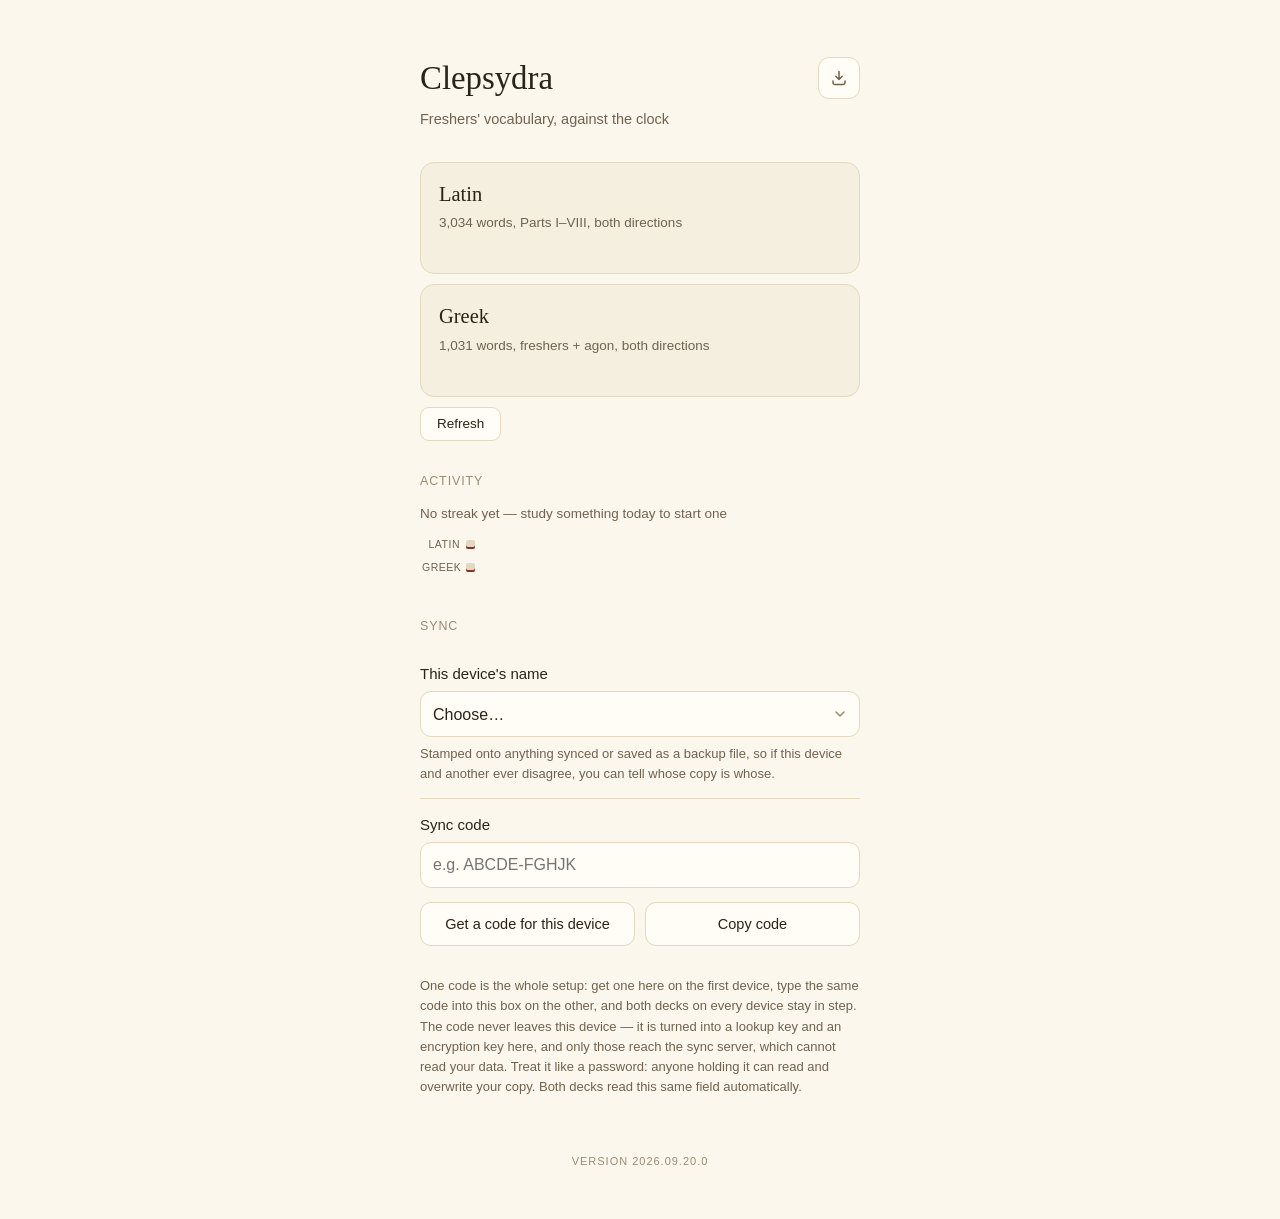
==== index.html @ d1de1942 "Publish build 2026.09.20.0" ====
<!DOCTYPE html>
<html lang="en" data-palette="vellum" data-theme="light">
<head>
<meta charset="utf-8">
<meta http-equiv="Content-Security-Policy" content="default-src 'none'; script-src 'unsafe-inline' 'self'; style-src 'unsafe-inline' 'self'; img-src 'self' data:; connect-src 'self' https://vocabula-sync.karsten-vun.workers.dev; base-uri 'none'; form-action 'none'">
<meta name="viewport" content="width=device-width, initial-scale=1, viewport-fit=cover, maximum-scale=1, user-scalable=no">
<meta name="apple-mobile-web-app-capable" content="yes">
<meta name="mobile-web-app-capable" content="yes">
<meta name="apple-mobile-web-app-status-bar-style" content="default">
<meta name="apple-mobile-web-app-title" content="Clepsydra">
<meta name="theme-color" content="#fbf7ec">
<link rel="apple-touch-icon" href="icon-180.png">
<link rel="icon" href="icon-180.png">
<title>Clepsydra</title>
<link rel="stylesheet" href="palettes.css?v=2026.09.20.0">
<!-- Phase 2 (PHASE2_PLAN.md §2.1): the deck list itself, read by the script
     below instead of a hand-written DECKS array. 'self' added to script-src
     above for this -- the old 'unsafe-inline'-only policy blocks a real
     src= script load, same class of gap as the connect-src CSP bug found
     2026-08-16 (that one silently killed fetch(), this one would have
     silently killed the entire page: REGISTRY undefined, every script below
     throwing on first reference).

     Two more pre-existing CSP gaps found live while testing this change,
     fixed in the same line since both were sitting right here: `img-src
     'self'` (no `data:`) was silently blocking the <select> arrow's inline
     SVG background-image everywhere on this page, and `connect-src` never
     included `'self'`, so the version-link self-correction fetch() a few
     screens down (`fetch('deck.html')`) has likely never actually run --
     the version text you see has only ever been the hardcoded fallback,
     manually kept in step. Neither is new; both were just never caught
     because nothing before this session read this page's own console. -->
<script src="decks/registry.js?v=2026.09.20.0"></script>
<!-- shared.js and palettes.css carry ?v=<BUILD> from 2026.08.20.3, and the
     number must be bumped with BUILD (sec95c pins that it matches).
     Why: these two are the only files both pages load by a fixed name, and a
     browser keys its cache on the whole URL. Without the query, a returning
     visitor gets the NEW deck.html against a cached OLD shared.js -- which is
     not a cosmetic problem: 2026.08.20.2 moved avgMsPerRating() into
     shared.js and renderCounts() calls it unguarded on every card, so the
     study screen threw ReferenceError on the first word. Reproduced in the
     in-app browser the same day (transferSize:0 on shared.js, currentStreak
     defined, avgMsPerRating not). The query makes each build's pair a
     distinct URL, so the two can never be mismatched again. -->
<script src="shared.js?v=2026.09.20.0"></script>
<script>
// The launcher's own chrome is always Vellum (fixed, not switchable -- see the
// :root comment below); only light/dark follows the system. Stamped on <html>
// before first paint so palettes.css supplies every variable from the start.
(function(){
  var mq=window.matchMedia&&matchMedia('(prefers-color-scheme: dark)');
  var set=function(){ document.documentElement.dataset.theme=(mq&&mq.matches)?'dark':'light'; };
  set(); if(mq&&mq.addEventListener) mq.addEventListener('change',set);
})();
</script>
<style>
/* Hidden means hidden (2026.09.14.0) -- the same rule as deck.html, for the
   same reason: the browser's own rule for the hidden attribute sits at the
   bottom of the cascade, so any display: set below would beat it. deck.html's
   tie bar was drawn on every screen for a week that way. #fDeviceOther is
   the one element this page shows and hides with the attribute. */
[hidden]{display:none!important}
:root{
  --serif:"Palatino","Palatino Linotype","Book Antiqua",Georgia,serif;
  --sans:-apple-system,BlinkMacSystemFont,"SF Pro Text","Helvetica Neue",Arial,sans-serif;
  /* Vellum, the launcher's own chrome colour -- fixed here, not switchable.
     Every colour variable (--bg/--panel/--ink/--coral/--again/--good/...) comes
     from palettes.css via the data-palette="vellum" + data-theme stamped on
     <html> above -- the SAME file the decks read, so this page can never again
     fall out of step with the palette list (it did, 2026-08-16: a hand-copied
     table here lacked the five newest palettes and still carried two retired
     ones, so a deck on Steel or Rubric got a Vellum border, and the retention-
     coloured strip mixed an undefined --again into transparency). The palette
     machinery is used here for exactly one other thing: reading each deck's
     own --coral off a throwaway scoped probe element (paletteAccent() in the
     script), so that deck's nav card can wear its own accent as a border. The
     strip's own colours stay the launcher's vellum, deliberately (2026-08-16,
     scaled back from a per-deck-themed card after it read as cluttered). */
}
/* Today's numbers, inside that deck's own nav card -- replaces the 35-day
   dot-strip that used to live here (2026-08-16, his direct ask: the history
   view is secondary, per-day stats for the deck in front of him matter more).
   One line, no box of its own, same muted small-text idiom as .d above. */
.todayStats{margin-top:8px;font-size:12.5px;color:var(--muted);min-height:1.3em}
*{box-sizing:border-box;-webkit-tap-highlight-color:transparent}
html,body{margin:0;padding:0;background:var(--bg)}
body{
  color:var(--ink); font-family:var(--sans); font-size:16px; line-height:1.6;
  -webkit-font-smoothing:antialiased; -webkit-text-size-adjust:100%;
  padding:calc(52px + env(safe-area-inset-top)) 20px calc(40px + env(safe-area-inset-bottom));
  max-width:30rem; margin:0 auto;
}
h1{font-family:var(--serif);font-weight:400;font-size:2.05rem;margin:0 0 4px}
.sub{color:var(--muted);font-size:14.5px;margin:0 0 30px}

/* ---------- nav cards, same visual language as the decks' own .dir cards ---------- */
a.card{display:block;text-decoration:none;color:inherit;background:var(--panel);
  border:1px solid var(--line);border-radius:14px;padding:15px 18px;margin-bottom:10px}
a.card:active{border-color:var(--coral);background:var(--accent-soft)}
a.card .t{font-family:var(--serif);font-size:1.28rem;margin-bottom:2px}
a.card .d{color:var(--muted);font-size:13.5px}

/* ---------- section labels, same idiom as the decks' .sect h2 ---------- */
.sect{margin-top:30px}
.sect h2{font-size:12.5px;font-weight:500;color:var(--faint);text-transform:uppercase;
  letter-spacing:.07em;margin:0 0 12px}

/* ---------- fields, identical component language to each deck's own Settings ---------- */
.field{padding:14px 0;border-bottom:1px solid var(--line)}
.field:last-child{border-bottom:none}
.field label{display:block;font-size:15px;margin-bottom:5px}
.field .fh{font-size:13px;color:var(--muted);line-height:1.55;margin-top:7px}
.field input[type=text],.field input[type=password],.field select{
  width:100%;height:46px;border:1px solid var(--line);border-radius:11px;padding:0 12px;
  font-size:16px;background:var(--raise);color:var(--ink);font-family:inherit}
.field select{-webkit-appearance:none;appearance:none;
  background-image:url('data:image/svg+xml;utf8,<svg xmlns="http://www.w3.org/2000/svg" width="10" height="6"><path d="M1 1l4 4 4-4" fill="none" stroke="%23988c75" stroke-width="1.5" stroke-linecap="round" stroke-linejoin="round"/></svg>');
  background-repeat:no-repeat;background-position:right 14px center;padding-right:32px}
.field #fDeviceOther{margin-top:10px}
.savedTag{display:inline-flex;align-items:center;gap:5px;font-size:12.5px;color:var(--good);
  margin-left:8px;opacity:0;transition:opacity .25s ease}
.savedTag.on{opacity:1}

/* ---------- Export all (2026-08-21, his ask -- Riverbank's launcher feature,
   re-plumbed for this page's async storage). The glyph is this page's own:
   an arrow settling into an open tray, drawn in the select-arrow's stroke
   style (1.5px, round caps, currentColor) rather than Riverbank's heavy
   unicode arrow, which sat oddly against everything else here. Beside the
   h1, so saving backups reads as an app-level act, not one deck's. ---------- */
.h1Row{display:flex;align-items:center;justify-content:space-between;gap:12px;margin:0 0 4px}
.h1Row h1{margin-bottom:0}
.exportBtn{flex:0 0 auto;width:42px;height:42px;display:flex;align-items:center;justify-content:center;
  border:1px solid var(--line);border-radius:11px;background:var(--raise);color:var(--muted);cursor:pointer;padding:0}
.exportBtn:active{border-color:var(--coral);background:var(--accent-soft);color:var(--ink)}
.exportBtn:disabled{opacity:.5;cursor:default}
.exportNote{font-size:12.5px;color:var(--muted);margin:2px 0 0;min-height:0}
.exportNote:empty{margin:0}
.exportNote.bad{color:var(--coral)}

/* ---------- version line, same idiom as the decks' own .build ---------- */
.verlink{display:block;text-align:center;margin:34px 0 0;padding:8px;font-size:11px;
  letter-spacing:.09em;text-transform:uppercase;color:var(--faint);text-decoration:none}
.verlink:active{color:var(--coral)}

/* ---------- sync code row: the code field's action buttons + status line ---------- */
.pairRow{display:flex;gap:10px;margin-top:10px}
.pairBtn{flex:1;min-height:44px;border:1px solid var(--line);border-radius:11px;background:var(--raise);
  color:var(--ink);font-size:14.5px;font-family:inherit;cursor:pointer;padding:8px 10px;line-height:1.25}
.pairBtn:active{border-color:var(--coral);background:var(--accent-soft)}
.pairPanel{margin-top:12px;padding:14px;border:1px solid var(--line);border-radius:11px;background:var(--raise)}
.pairPanel textarea{width:100%;border:1px solid var(--line);border-radius:9px;
  padding:8px 10px;font-size:12.5px;font-family:ui-monospace,Menlo,monospace;color:var(--muted);
  background:var(--panel);resize:vertical;word-break:break-all}
.pairStatus{font-size:13px;color:var(--good);margin-top:10px;min-height:1em}
.pairStatus.bad{color:var(--coral)}

/* ---------- manual force-refresh of the two cards above, straight off the
   sync server -- see the big comment block near renderDeckProgress() below
   for why this exists at all. Small and secondary by design: the automatic
   check already runs on every load, this is only for "no, right now". ---------- */
.refreshRow{display:flex;align-items:center;gap:12px;margin:2px 0 26px}
.refreshBtn{height:34px;padding:0 16px;border:1px solid var(--line);border-radius:9px;
  background:var(--raise);color:var(--ink);font-size:13.5px;font-family:inherit;cursor:pointer}
.refreshBtn:active{border-color:var(--coral);background:var(--accent-soft)}
.refreshBtn:disabled{opacity:.5;cursor:default}
.refreshStatus{font-size:12.5px;color:var(--muted)}
.refreshStatus.bad{color:var(--coral)}

/* ---------- Phase 2 (PHASE2_PLAN.md §2.2): cross-deck dashboard. Read-only
   throughout, same guarantee as the per-card strips above -- everything here
   only ever reads state[KEY], nothing is written back to any deck. ---------- */
.streakLine{font-size:13.5px;color:var(--muted);margin-bottom:10px;min-height:1.4em}
/* One shared horizontal scroll for every visible deck's row, so scrolling is
   a single action across all of them at once (PLATFORM_PLAN.md §6a) rather
   than N independently-scrolling strips that drift out of alignment. */
.calAllScroll{overflow-x:auto;-webkit-overflow-scrolling:touch;padding:2px 2px 10px}
.calDeckRow{display:flex;align-items:center;gap:6px;margin-bottom:6px}
.calDeckRow:last-child{margin-bottom:0}
.calDeckRow .lbl{flex:0 0 auto;width:38px;font-size:10.5px;color:var(--muted);
  text-transform:uppercase;letter-spacing:.05em;text-align:right}
.calDeckRow .dots{display:flex;gap:2px}
.calDot{width:9px;height:9px;border-radius:2px;background:var(--line);flex:0 0 auto}
.calDot.today{box-shadow:inset 0 -2px 0 var(--coral)}
</style>
</head>
<body>
<div class="h1Row">
  <h1>Clepsydra</h1>
  <button type="button" id="btnExportAll" class="exportBtn" aria-label="Save a backup file of every deck">
    <svg width="18" height="18" viewBox="0 0 18 18" aria-hidden="true">
      <path d="M9 2.5v8M5.8 7.3L9 10.5l3.2-3.2" fill="none" stroke="currentColor" stroke-width="1.5" stroke-linecap="round" stroke-linejoin="round"/>
      <path d="M3 12v1.8A1.7 1.7 0 0 0 4.7 15.5h8.6a1.7 1.7 0 0 0 1.7-1.7V12" fill="none" stroke="currentColor" stroke-width="1.5" stroke-linecap="round" stroke-linejoin="round"/>
    </svg>
  </button>
</div>
<p class="sub">Freshers' vocabulary, against the clock</p>
<p class="exportNote" id="exportNote"></p>

<div id="deckCards"></div>
<div class="refreshRow">
  <button type="button" id="btnRefreshCards" class="refreshBtn">Refresh</button>
  <span class="refreshStatus" id="refreshStatus"></span>
</div>
<div class="sect">
  <h2>Activity</h2>
  <div class="streakLine" id="streakLine"></div>
  <div class="calAllScroll" id="calAllScroll"></div>
</div>
<div class="sect">
  <h2>Sync</h2>
  <div class="field">
    <label for="fDevice">This device's name</label>
    <select id="fDevice">
      <option value="" disabled hidden>Choose…</option>
      <option value="Mac">Mac</option>
      <option value="Mac Web">Mac Web</option>
      <option value="iPhone">iPhone</option>
      <option value="iPhone Web">iPhone Web</option>
      <option value="other">Other…</option>
    </select>
    <input type="text" id="fDeviceOther" placeholder="Device name" autocapitalize="words" autocorrect="off" spellcheck="false" hidden>
    <div class="fh">Stamped onto anything synced or saved as a backup file, so if this device and another ever disagree, you can tell whose copy is whose.</div>
  </div>
  <div class="field">
    <label for="fSyncCode">Sync code <span class="savedTag" id="savedCode">✓ saved</span></label>
    <input type="text" id="fSyncCode" placeholder="e.g. ABCDE-FGHJK" autocapitalize="characters" autocorrect="off" spellcheck="false" autocomplete="off">
    <div class="pairRow" style="margin-top:14px">
      <button type="button" id="btnNewCode" class="pairBtn">Get a code for this device</button>
      <button type="button" id="btnCopyCode" class="pairBtn">Copy code</button>
    </div>
    <div class="pairStatus" id="pairStatus"></div>
    <div class="fh">One code is the whole setup: get one here on the first device, type the same code
      into this box on the other, and both decks on every device stay in step. The code never leaves
      this device — it is turned into a lookup key and an encryption key here, and only those reach
      the sync server, which cannot read your data. Treat it like a password: anyone holding it can
      read and overwrite your copy. Both decks read this same field automatically.</div>
  </div>
</div>

<a class="verlink" id="verLink" href="deck.html?deck=latin#changelog">Version 2026.09.20.0</a>

<script>
// ---------- shared sync settings: the ONE place the sync code and this device's
// name live, read by both decks (deck.html's loadSyncShared()) and this page.
// The code is never copied into a deck's own state, so it can never end up in
// a payload or an export. The old gist key (clepsydra.gist.v1) is read once for
// its device name and then removed -- it held a token nothing needs any more.
const SYNC_SHARED_KEY='clepsydra.sync.v1';
const LEGACY_GIST_SHARED_KEY='clepsydra.gist.v1';
const SYNC_ENDPOINT='https://vocabula-sync.karsten-vun.workers.dev';
const SYNC_MAX_BYTES=20*1024*1024;   // mirrors deck.html's own cap -- matches the Worker's, KV values top out at 25 MiB
const SYNC_KEEPALIVE_MAX=60*1024;    // mirrors deck.html's own -- a keepalive fetch over ~64KiB is a spec-level network error, not just a dropped flag
const $=id=>document.getElementById(id);
function loadShared(){
  let cur={};
  try{ cur=JSON.parse(localStorage.getItem(SYNC_SHARED_KEY))||{}; }catch(e){}
  if(cur&&typeof cur==='object'&&Object.prototype.hasOwnProperty.call(cur,'__proto__')) delete cur['__proto__'];
  // installId (2026.08.19.5): one permanent random id per copy of the app,
  // minted by whichever page reads the shared blob first and never changed --
  // same rule and same alphabet as deck.html's randomInstallId(). Stamped on
  // the launcher's own push as `from` so the sync Worker can tell installs
  // apart (it keeps a spare copy only when a different install takes over).
  const out={syncCode:(typeof cur.syncCode==='string')?cur.syncCode:'', deviceName:(typeof cur.deviceName==='string')?cur.deviceName:'',
             installId:(typeof cur.installId==='string'&&/^[a-z0-9]{8}$/.test(cur.installId))?cur.installId:''};
  let changed=false;
  try{
    const legacy=localStorage.getItem(LEGACY_GIST_SHARED_KEY);
    if(legacy){
      try{ const g=JSON.parse(legacy); if(g&&typeof g.deviceName==='string'&&!out.deviceName) out.deviceName=g.deviceName; }catch(e){}
      localStorage.removeItem(LEGACY_GIST_SHARED_KEY);
      changed=true;
    }
  }catch(e){}
  if(!out.installId){ out.installId=randomInstallId(); changed=true; }
  if(changed) saveShared(out);
  return out;
}
function randomInstallId(){
  const chars='abcdefghijklmnopqrstuvwxyz0123456789';
  const bytes=crypto.getRandomValues(new Uint8Array(8));
  let s=''; for(let i=0;i<8;i++) s+=chars[bytes[i]%chars.length];
  return s;
}
// Writes back on top of whatever the blob already holds. It used to rebuild
// the blob from {syncCode, deviceName} alone and so silently dropped the
// extraction key deck.html keeps in the same blob every time a name or a new
// code was saved here (found 2026-08-19, fixed with the installId work --
// deck.html's saveSyncShared() now spreads the current object the same way).
function saveShared(patch){
  let cur={};
  try{ cur=JSON.parse(localStorage.getItem(SYNC_SHARED_KEY))||{}; }catch(e){}
  if(cur&&typeof cur==='object'&&Object.prototype.hasOwnProperty.call(cur,'__proto__')) delete cur['__proto__'];
  const next=Object.assign({syncCode:'',deviceName:''},cur,patch);
  try{ localStorage.setItem(SYNC_SHARED_KEY, JSON.stringify(Object.assign({},next,{syncCode:next.syncCode||'',deviceName:next.deviceName||''}))); }catch(e){}
  return next;
}
function flash(id){
  const el=$(id);
  el.classList.add('on');
  clearTimeout(el._t);
  el._t=setTimeout(()=>el.classList.remove('on'),1600);
}
// Presets cover the devices actually in use; "Other…" reveals a free-text
// field for anything else, so the dropdown never blocks an unlisted device.
const DEVICE_PRESETS=['Mac','Mac Web','iPhone','iPhone Web'];
function applyDeviceName(name){
  if(DEVICE_PRESETS.includes(name)){
    $('fDevice').value=name; $('fDeviceOther').hidden=true; $('fDeviceOther').value='';
  }else if(name){
    $('fDevice').value='other'; $('fDeviceOther').hidden=false; $('fDeviceOther').value=name;
  }else{
    $('fDevice').value=''; $('fDeviceOther').hidden=true; $('fDeviceOther').value='';
  }
}
(function init(){
  const s=loadShared();
  applyDeviceName(s.deviceName||'');
  $('fSyncCode').value=s.syncCode||'';
})();
$('fDevice').addEventListener('change',e=>{
  const v=e.target.value;
  if(v==='other'){
    $('fDeviceOther').hidden=false; $('fDeviceOther').focus();
    saveShared({deviceName:$('fDeviceOther').value.trim()});
  }else{
    $('fDeviceOther').hidden=true; $('fDeviceOther').value='';
    saveShared({deviceName:v});
  }
});
$('fDeviceOther').addEventListener('change',e=>{ saveShared({deviceName:e.target.value.trim()}); });

// ---------- the sync code itself. Same helpers as deck.html's, kept
// deliberately tiny and identical: a readable 10-character code with no
// 0/O/1/I, normalised on input (case, spaces, optional dash), rejected rather
// than guessed when it isn't one. Changing an existing code asks first --
// this device stops syncing with anything still on the old one -- and Cancel
// is a genuine no-op. What the DECKS do about a changed code (look at what the
// new slot holds before pushing anything) is decided there, on their next
// load, from this same field.
function randomSyncCode(){
  const chars='ABCDEFGHJKLMNPQRSTUVWXYZ23456789';
  const bytes=crypto.getRandomValues(new Uint8Array(10));
  let s=''; for(let i=0;i<10;i++){ s+=chars[bytes[i]%chars.length]; if(i===4) s+='-'; }
  return s;
}
function normaliseSyncCode(raw){
  const s=String(raw||'').toUpperCase().replace(/[^A-Z2-9]/g,'');
  if(s.length!==10||/[01IO]/.test(s)) return null;
  return s.slice(0,5)+'-'+s.slice(5);
}
function pairStatus(msg,bad){
  const el=$('pairStatus');
  el.textContent=msg||'';
  el.classList.toggle('bad',!!bad);
}
function replaceMessage(){
  return 'This device already has a sync code set up.\n\n'+
    'OK = replace it with the new one. This device will stop syncing with anything still on the old code; '+
    'each deck looks at what the new code holds before it pushes anything.\n'+
    'Cancel = keep the code this device already has.';
}
// Distinct from replaceMessage() above, and used only by btnNewCode(): that
// button now pushes both decks' local copies immediately (see
// pushDeckFromLauncher()), unlike typing an existing code into the field
// above, which still only ever defers to each deck's own reconcile-first
// check on its next load. Sharing one message between the two would either
// overclaim what typing a code in does, or underclaim what generating one now
// does -- worth the extra function to keep both honest.
function replaceAndPushMessage(){
  return 'This device already has a sync code set up.\n\n'+
    'OK = replace it with a new one and push what’s on this device up to it right now. '+
    'This device will stop syncing with anything still on the old code.\n'+
    'Cancel = keep the code this device already has.';
}
$('fSyncCode').addEventListener('change',e=>{
  const raw=e.target.value, cur=loadShared().syncCode;
  if(!raw.trim()){
    if(cur&&confirm('Switch sync off on this device? Nothing is deleted anywhere; the other devices keep going. You can type the same code back in later.')){
      saveShared({syncCode:''}); pairStatus('Sync switched off on this device.');
    } else e.target.value=cur;
    return;
  }
  const code=normaliseSyncCode(raw);
  if(!code){ pairStatus('That doesn’t look like a sync code — it is ten letters/digits, like ABCDE-FGHJK.',true); e.target.value=cur; return; }
  if(code===cur){ e.target.value=cur; return; }
  if(cur&&!confirm(replaceMessage())){ e.target.value=cur; pairStatus('Left as it was.'); return; }
  saveShared({syncCode:code}); e.target.value=code; flash('savedCode');
  pairStatus('Code saved — open a deck and it will pick up whatever this code holds.');
  renderAll(); checkSync(true);
});
// Pushes both decks' current local copies up under the fresh code, rather
// than just minting it and hoping the owner remembers to open a deck
// afterward -- see pushDeckFromLauncher()'s own comment for why that hope was
// exactly the gap. The field and both buttons stay disabled for the round
// trip: the old version showed a green "✓ saved" tag and a plain, calmly-
// sitting code the instant it was minted, which read as "done" well before
// anything had reached the server -- copy it and switch devices in that gap
// and the other end found nothing under the code at all, not a stale copy
// (FINALISATION_PLAN.md §5.2). Disabling the controls can't stop a tab close,
// but it does make "not done yet" impossible to miss, and makes copying the
// code out mid-push a deliberate act rather than the easy default.
let newCodeBusy=false;
$('btnNewCode').addEventListener('click',async()=>{
  if(newCodeBusy) return;
  const cur=loadShared().syncCode;
  if(cur&&!confirm(replaceAndPushMessage())){ pairStatus('Left as it was.'); return; }
  const code=randomSyncCode();
  saveShared({syncCode:code}); $('fSyncCode').value=code;
  newCodeBusy=true;
  const btnNew=$('btnNewCode'), btnCopy=$('btnCopyCode'), field=$('fSyncCode');
  btnNew.disabled=true; btnCopy.disabled=true; field.disabled=true;
  btnNew.textContent='Saving…';
  pairStatus('Saving to the sync server — don’t switch devices yet…');
  try{
    if(!dbPromise) dbPromise=openDeckDb();
    const db=await dbPromise;
    const deviceName=loadShared().deviceName||'';
    const results=await Promise.allSettled(DECKS.map(d=>pushDeckFromLauncher(db,code,d,deviceName)));
    const outcomes=results.map((r,i)=>r.status==='fulfilled'?r.value:{id:DECKS[i].id,ok:false,error:(r.reason&&r.reason.message)||String(r.reason)});
    const pushed=outcomes.filter(o=>o.ok);
    const failed=outcomes.filter(o=>o.ok===false&&!o.skipped);
    const skipped=outcomes.filter(o=>o.skipped);
    if(failed.length){
      pairStatus('Pushed '+pushed.length+' of '+(outcomes.length-skipped.length)+' — '+
        failed.map(o=>o.id+' failed ('+o.error+')').join('; ')+
        '. Try again before switching devices.',true);
    } else if(!pushed.length){
      pairStatus('No deck has been opened on this device yet, so there was nothing local to push. '+
        'Open Latin or Greek here first — it will push its own copy up on its own.');
    } else {
      flash('savedCode');
      pairStatus('New code saved and pushed'+(skipped.length?' ('+skipped.map(o=>o.id).join(', ')+' skipped — never opened here)':'')+
        ' — safe to type into the other device now.');
    }
    await renderAll();
  } finally {
    newCodeBusy=false;
    btnNew.disabled=false; btnCopy.disabled=false; field.disabled=false;
    btnNew.textContent='Get a code for this device';
  }
});
$('btnCopyCode').addEventListener('click', async ()=>{
  const code=loadShared().syncCode;
  if(!code){ pairStatus('No code on this device yet — get one first.',true); return; }
  try{ await navigator.clipboard.writeText(code); pairStatus('Copied — type or paste it into the other device.'); return; }catch(e){}
  // navigator.clipboard.writeText can silently reject with no error a user
  // ever sees, notably inside an installed (Add to Home Screen/Dock)
  // standalone PWA on iOS -- exactly how this app is normally run. The
  // older, synchronous execCommand path doesn't depend on the async
  // Permissions API at all, so it's tried here as a second real attempt.
  const el=$('fSyncCode'); el.focus(); el.select();
  try{ if(document.execCommand('copy')){ pairStatus('Copied.'); return; } }catch(e){}
  pairStatus('Couldn’t copy automatically — the code above is selected; copy it by hand.',true);
});

// ---------- version line: the text above is a hardcoded fallback (kept in step
// by hand, same discipline as the rest of a BUILD bump) so it's never blank --
// this then confirms/corrects it live against deck.html's own const BUILD, so
// a forgotten hand-edit here can't go stale silently. ----------
fetch('deck.html',{cache:'no-store'}).then(r=>r.text()).then(text=>{
  const m=text.match(/const BUILD='([^']+)'/);
  if(m) $('verLink').textContent='Version '+m[1];
}).catch(()=>{ /* offline or blocked -- the hardcoded fallback above stands */ });

// ============================================================
// Per-deck card content: today's stats, one line, inside that deck's own
// nav card. READ-ONLY throughout -- everything below only ever reads a
// deck's stores, never writes them. This page cannot alter either deck's
// real state. The maths (dayKey/heatCellBg/etc.) is copied verbatim from
// deck.html, with S.settings.* turned into explicit parameters since this
// page holds two decks' state at once, not one global S.
//
// Where a deck's state lives (Phase 1 step 3, 2026-08-16): IndexedDB
// `vocabula`, store `state`, key = the deck's KEY -- everything but the review
// log, which is all this page needs (days + settings + palette/theme/summary).
// The pre-cutover copies (IndexedDB `kv` blob, localStorage full blob) are
// read as fallbacks so a device that has not opened a deck since the cutover
// still shows something. Palette/theme for the card border come from the
// tiny boot record in localStorage (KEY.boot) synchronously, so the border
// is right on the very first frame; everything else fills in as soon as
// IndexedDB answers.
//
// This card's own content has been redesigned twice on the same day
// (2026-08-16) and both times the record of what was tried and rejected is
// worth keeping so a future session doesn't re-walk the same ground:
//   1. Original: a two-line card (35-day dot-strip + four stat chips, all
//      re-themed to that deck's own saved palette) -- cut for reading as
//      cluttered (PLATFORM_PLAN.md §6b).
//   2. Scaled back to one line, a plain 35-day dot-strip, no numbers, in the
//      launcher's own fixed vellum.
//   3. **This version**: even the dot-strip is gone from the card. His own
//      direct ask -- history-over-time is secondary, what matters on this
//      page is today's numbers for the deck in front of him. The 35-day (and
//      full-history) view didn't disappear, it moved to its own "Activity"
//      section below the cards, shared across both decks on one axis -- see
//      that section's own comment further down. The card itself now shows
//      only: the existing "what to do now" line (summaryLine(), unchanged)
//      and a new one-line today readout (renderTodayStats(), below).
// The deck's saved palette still shows up on the card, just as its border
// only -- paletteAccent() below pulls one colour (--coral) off a throwaway
// scoped probe element (palettes.css being the single source of truth).
// ============================================================
const HOUR=3600000, DAY=86400000;
const dayKey=(ts,roll)=>Math.floor((ts-new Date(ts).getTimezoneOffset()*60000-roll*HOUR)/DAY);
// Phase 2 (PHASE2_PLAN.md §2.1): DECKS now derives from REGISTRY (decks/
// registry.js) instead of being hand-written here -- a deck added to the
// registry shows up on the launcher with no index.html edit. Archived decks
// (D3) are filtered out: hidden from the launcher, not deleted -- their
// storage/sync slot is untouched and they stay reachable by a direct
// deck.html?deck=<id> URL or a pinned icon.
// Phase 4 (PHASE3_4_HANDOFF.md §2): mergeRegistry (shared.js) folds in any
// device-created decks (localStorage, USER_DECKS_KEY) alongside the static
// REGISTRY -- a triaged deck shows up on the launcher with no further
// wiring, same as the static rows always have.
function loadUserDecks(){
  try{ const v=JSON.parse(localStorage.getItem(USER_DECKS_KEY)); return Array.isArray(v)?v:[]; }
  catch(e){ return []; }
}
const DECKS=mergeRegistry(REGISTRY,loadUserDecks()).filter(d=>!d.archived).map(d=>({
  id:d.id, key:d.key, title:d.title, blurb:d.blurb,
  card:'card'+d.id, today:'today'+d.id
}));
function esc(s){ return String(s==null?'':s).replace(/[&<>"']/g,c=>({'&':'&amp;','<':'&lt;','>':'&gt;','"':'&quot;',"'":'&#39;'}[c])); }
// Renders the deck nav cards from DECKS -- replaces two hand-written
// <a class="card"> blocks. Must run before renderAll(), which looks up
// each card/today/sub element by id.
function renderDeckCards(){
  $('deckCards').innerHTML=DECKS.map(d=>
    '<a class="card" href="deck.html?deck='+esc(d.id)+'" id="'+d.card+'">'+
      '<div class="t">'+esc(d.title)+'</div>'+
      '<div class="d" id="'+d.card+'Sub">'+esc(d.blurb)+'</div>'+
      '<div class="todayStats" id="'+d.today+'"></div>'+
    '</a>'
  ).join('');
}


// One colour, read off palettes.css via a throwaway scoped element rather
// than a hand-copied hex table -- keeps the CSS the only place these values
// are ever written down. display:none would risk an unresolved computed
// style in some engines since it drops the box entirely; visibility:hidden
// keeps the box (zero-sized, off-flow) so the custom property still resolves.
// An unknown palette name simply inherits the launcher's own vellum accent.
function paletteAccent(palette,theme){
  const probe=document.createElement('div');
  probe.style.cssText='position:absolute;visibility:hidden;width:0;height:0;overflow:hidden';
  probe.dataset.palette=palette; probe.dataset.theme=theme;
  document.body.appendChild(probe);
  const c=getComputedStyle(probe).getPropertyValue('--coral').trim();
  probe.remove();
  return c;
}
function resolveTheme(theme){
  if(theme==='auto') return (window.matchMedia&&matchMedia('(prefers-color-scheme: dark)').matches)?'dark':'light';
  return theme==='dark'?'dark':'light';
}
function paintBorder(cardId,palette,theme){
  const c=paletteAccent(palette||'vellum',resolveTheme(theme));
  if(c) $(cardId).style.borderColor=c;
}
// "What to do now" (PHASE2_PLAN.md §2.3/§2.2): reads a deck's own
// S.summary, written by that deck on every save() and once at boot. A
// device that has never opened this deck since the build carrying §2.3
// shipped has no summary yet -- renderDeckCards()'s static blurb stands
// until it does, same "never blank, degrade to the fallback" idiom as the
// version link at the foot of this page.
function relDay(day,todayKey){
  const diff=todayKey-day;
  if(diff<=0) return null;                 // today, or (clock skew) the future -- say nothing extra
  return diff===1?'yesterday':(diff+' days ago');
}
function summaryLine(data,rollover){
  if(!data||!data.summary) return null;
  const sum=data.summary;
  const d=dayKey(Date.now(),rollover);
  const n=(sum.due|0)+(sum.learn|0)+(sum.intro|0);
  const base=n?(n+' word'+(n===1?'':'s')+' ready'):'Nothing due right now';
  const rel=relDay(sum.day,d);
  return rel?(base+' · as of '+rel):base;
}
// Compact duration text -- "0m" / "<1m" / "6m" / "1h 12m". Rounds to the
// minute; nothing on a launcher card needs second-level precision. Exact zero
// is its own case: "<1m" for a day with no study at all claims a few seconds
// that never happened, and it read especially oddly next to a done-count of
// nothing. "<1m" now means what it says -- some study, under a minute of it.
function fmtDuration(ms){
  if(!(ms>0)) return '0m';
  const mins=Math.round(ms/60000);
  if(mins<1) return '<1m';
  if(mins<60) return mins+'m';
  return Math.floor(mins/60)+'h '+(mins%60)+'m';
}
// avgMsPerRating() moved to shared.js (2026-08-20) so deck.html's own
// top-bar time estimate reads the exact same number, not a second
// implementation that could drift from this one.
// Today's numbers for one deck (his 2026-08-16 ask, replacing the 35-day
// dot-strip that used to render here -- see the section comment above).
// "Due" is deliberately the narrow FSRS sense (S.summary.due alone,
// genuinely-scheduled reviews) rather than the broader due+learn+intro
// "ready" total the .d line above already shows -- a distinct, useful
// number, not a restatement. Time spent comes straight from today's day
// record; the "~Nm to go" projection (spent + avg-ms/rating × words still
// ready) only appears once there's enough trailing data to make it more
// than a guess, and only when there's anything left to project.
// `done` is read from today's own day record, NOT from summary.doneToday
// (2026-08-17). The summary is a snapshot stamped when that deck last saved,
// which is why summaryLine() above discloses "as of yesterday" when it is
// stale -- but this line took doneToday from that same stale snapshot while
// taking the time beside it from today's live day record. A deck last opened
// yesterday therefore read "12 due · 143 done · 0m": yesterday's review count
// presented as today's, next to today's true zero minutes, the two halves of
// one sentence disagreeing about which day they meant. days[] is keyed by
// day, so reading it directly cannot misattribute: on a stale snapshot
// there is simply no record for today yet and it correctly says 0.
// `due` genuinely cannot be recomputed here (it needs the scheduler this
// page never loads), so it stays snapshot-derived -- with the staleness
// already disclosed one line up.
function renderTodayStats(el,data,rollover){
  if(!data||!data.summary){ el.textContent=''; return; }
  const sum=data.summary, days=data.days||{};
  const d=dayKey(Date.now(),rollover);
  const todayRec=days[d]||{};
  const spentMs=todayRec.studyMs||0;
  const done=todayRec.n|0;
  const left=(sum.due|0)+(sum.learn|0)+(sum.intro|0);
  const avg=avgMsPerRating(days,d,14);
  const timePart=(avg&&left>0) ? (fmtDuration(spentMs)+' / ~'+fmtDuration(spentMs+avg*left)) : fmtDuration(spentMs);
  el.textContent=(sum.due|0)+' due · '+done+' done · '+timePart;
}
// Paints the card border and both text lines for one deck, from a state
// object shaped like that deck's own S (minus the log). Never throws on a
// device that's never opened this deck: summaryLine()/renderTodayStats()
// both degrade to their fallback (the static blurb; an empty stats line)
// rather than showing stale or fabricated numbers.
function renderDeckProgress(cardId,todayId,data){
  const settings=(data&&data.settings)||{};
  const rollover=(settings.rollover!=null)?settings.rollover:4;
  if(data) paintBorder(cardId,data.palette,data.theme);
  const line=summaryLine(data,rollover), subEl=document.getElementById(cardId+'Sub');
  if(subEl&&line) subEl.textContent=line;
  renderTodayStats($(todayId),data,rollover);
}
// Merges N decks' day maps into one: a day counts toward the COMBINED streak
// if any visible deck studied that day. Each deck's days map is already
// keyed by that deck's own dayKey (which depends on that deck's own
// rollover hour) -- summing the integer keys directly assumes decks'
// rollover hours are close enough that a study session lands in the same
// calendar-day bucket either way. True for any realistic rollover gap; a
// combined streak is a glance-level number, not a scheduling input, so this
// approximation is deliberate, not an oversight.
//
// Each deck is passed as {days, since}: `since` is that deck's own
// streakStart, the "count my streak from here" reset in its calendar gear.
// Honouring it here is what keeps the headline consistent with the per-deck
// figures printed right beside it (2026-08-17). Before, the merge ignored
// streakStart entirely while the breakdown applied it, so a reset deck
// produced a line that contradicted itself -- "247-day streak (Latin 12 ·
// Greek 12)" -- the one number a reader trusts least being the biggest one.
function mergeDayMaps(entries){
  const merged={};
  for(const e of entries){
    const days=e.days||{}, since=e.since;
    for(const k in days){
      const n=(days[k]&&days[k].n)||0;
      if(!n) continue;
      if(since!=null&&+k<since) continue;   // before that deck's own streak reset
      (merged[k]||(merged[k]={n:0})).n+=n;
    }
  }
  return merged;
}
const CAL_REF_ROLL=4;   // shared reference rollover for the combined streak and the calendar's own date axis -- see mergeDayMaps' comment
function renderStreakLine(datasById){
  const merged=mergeDayMaps(DECKS.map(d=>{
    const data=datasById[d.id];
    return {days:(data&&data.days)||{}, since:(data&&data.settings&&data.settings.streakStart)};
  }));
  const combined=currentStreak(merged,dayKey(Date.now(),CAL_REF_ROLL),null);
  const parts=DECKS.map(d=>{
    const data=datasById[d.id]; if(!data) return null;
    const settings=data.settings||{}, rollover=(settings.rollover!=null)?settings.rollover:CAL_REF_ROLL;
    const s=currentStreak(data.days||{},dayKey(Date.now(),rollover),settings.streakStart);
    return d.title+' '+s;
  }).filter(Boolean);
  $('streakLine').textContent=(combined?combined+'-day streak':'No streak yet — study something today to start one')+
    (parts.length?' ('+parts.join(' · ')+')':'');
}
// One shared-scroll container, one row per visible deck, all sharing the
// same day columns (PLATFORM_PLAN.md §6a) so scrolling is a single action
// across every deck at once rather than N independently-scrolling strips.
// Deliberately past-only (no forecast -- that needs the scheduling engine,
// which this page never loads) and read-only with no click-through detail,
// unlike deck.html's own per-deck calendar -- "the launcher stays a reader"
// (§2.2).
// Every non-archived deck always draws a row. The per-deck show/hide
// checkboxes that used to sit above this were removed on the owner's call
// (2026-08-26): with two decks the control was one tap to hide half of a
// read-only summary and one more to bring it back, and nothing else on the
// page reads the choice. Archiving a deck is still the way to take it off
// the launcher, and that route already exists in the registry.
function renderCalStack(datasById){
  const visible=DECKS;
  if(!visible.length){ $('calAllScroll').innerHTML=''; return; }
  const d0=dayKey(Date.now(),CAL_REF_ROLL);
  let startKey=d0;
  for(const d of visible){
    const data=datasById[d.id];
    if(data&&data.created) startKey=Math.min(startKey,dayKey(data.created,CAL_REF_ROLL));
    for(const k in ((data&&data.days)||{})) startKey=Math.min(startKey,+k);
  }
  let rowsHtml='';
  for(const d of visible){
    const data=datasById[d.id]||{};
    const days=data.days||{}, settings=data.settings||{};
    // Same baseline the deck's own heatmap chip displays -- read from that
    // deck's saved heatmapAvgWindow, so a row here and that deck's own
    // calendar colour identically instead of against two different averages.
    const avgR=heatmapBaseline(days,d0,settings.heatmapAvgWindow||'month');
    const mode=settings.heatmapColourMode||'volume', accent=settings.heatmapAccent||'coral';
    let dots='';
    for(let k=startKey;k<=d0;k++){
      const bg=heatCellBg(heatRec(days,k),avgR,mode,accent);
      dots+='<div class="calDot'+(k===d0?' today':'')+'"'+(bg?' style="'+bg+'"':'')+'></div>';
    }
    rowsHtml+='<div class="calDeckRow"><div class="lbl">'+esc(d.title)+'</div><div class="dots">'+dots+'</div></div>';
  }
  $('calAllScroll').innerHTML=rowsHtml;
  const sc=$('calAllScroll'); sc.scrollLeft=sc.scrollWidth;
}
// The deck's tiny boot record (theme/palette) -- synchronous, so the border
// is right before IndexedDB has answered.
function bootRecord(key){
  try{ return JSON.parse(localStorage.getItem(key+'.boot'))||null; }catch(e){ return null; }
}
// Read-only IndexedDB access. Opened WITHOUT a version so it never upgrades
// anything; if the database does not exist yet on this device (no deck ever
// opened here) the open would create an empty one -- aborted instead, so
// this page leaves no trace. Falls back to the legacy blob and then to a
// pre-cutover localStorage copy, longest log winning where both exist.
function openDeckDb(){
  return new Promise(res=>{
    try{
      const r=indexedDB.open('clepsydra');
      r.onupgradeneeded=()=>{ try{ r.transaction.abort(); }catch(e){} res(null); };
      r.onsuccess=()=>res(r.result);
      r.onerror=()=>res(null);
      r.onblocked=()=>res(null);
      // WebKit has shipped states in which indexedDB.open() fires none of the
      // four handlers above and the request simply never settles. Every caller
      // here awaits this promise, so an open that never answers is not one
      // missing statistic -- it is a button that dims and stays dim with
      // nothing written anywhere to say why. Giving up after eight seconds
      // lands on the null path, which every caller already handles, and which
      // now falls back to the legacy copy rather than to nothing (see
      // fullLocalData below). First settle wins, so a late real answer is
      // simply ignored rather than racing anything.
      setTimeout(()=>res(null),8000);
    }catch(e){ res(null); }
  });
}
function idbGet(db,store,key){
  return new Promise(res=>{
    try{
      if(!db.objectStoreNames.contains(store)) return res(null);
      const rq=db.transaction(store,'readonly').objectStore(store).get(key);
      rq.onsuccess=()=>res(rq.result||null); rq.onerror=()=>res(null);
    }catch(e){ res(null); }
  });
}
async function localData(db,key){
  let st=null, kv=null, ls=null;
  if(db){ st=await idbGet(db,'state',key); kv=await idbGet(db,'kv',key); }
  try{ ls=JSON.parse(localStorage.getItem(key)); }catch(e){}
  // `state` has no log (by design); the legacy copies do. When both the new
  // and an old copy exist, the new one is at least as fresh (every save has
  // written it since the cutover), so prefer it outright; between the two
  // legacy copies, longer log wins as the decks themselves always did.
  if(st) return st;
  if(kv&&ls) return ((kv.log&&kv.log.length)||0)>=((ls.log&&ls.log.length)||0)?kv:ls;
  return kv||ls||null;
}
// Pure: which of a deck's own local copy and a freshly-fetched synced copy is
// the one worth rendering from. Reduced to a display-only question with no
// merge and nothing to write anywhere. Local (`state`) carries no log, so
// the comparison uses the last-save/last-sync stamps the decks write on
// every save and every landed push instead. A missing fetch always falls
// back to local: no news is exactly the case where the old snapshot is all
// there is.
function fresherData(local,fetched){
  if(!fetched) return local;
  if(!local) return fetched;
  const l=(local.lastSave||0), f=(fetched.lastSave||0);
  return f>=l ? fetched : local;
}
let dbPromise=null;
async function renderAll(fetched){
  fetched=fetched||{};
  for(const d of DECKS){
    const b=bootRecord(d.key);
    if(b) paintBorder(d.card,b.palette,b.theme);
  }
  if(!dbPromise) dbPromise=openDeckDb();
  const db=await dbPromise;
  const datasById={};
  for(const d of DECKS){
    const local=await localData(db,d.key);
    const data=fresherData(local,fetched[d.id]||null);
    datasById[d.id]=data;
    renderDeckProgress(d.card,d.today,data);
  }
  // Phase 2 (PHASE2_PLAN.md §2.2): combined/per-deck streaks and the stacked
  // calendar need every deck's data at once (a combined streak can't be
  // computed one deck at a time), unlike the per-card strip/summary line
  // just above, which update as each deck's own data resolves.
  renderStreakLine(datasById);
  renderCalStack(datasById);
}
renderDeckCards();  // must exist before renderAll() looks up any card/strip/sub element by id
renderAll(); // straight from this device's stores -- the page is correct
             // immediately, never blank while the sync check below is in flight

// ============================================================
// Force-refresh: this page can only ever show whatever a deck last wrote to
// *this* device's storage, which is only current if that deck was actually
// opened here since whatever changed (a palette switch, a study session)
// elsewhere. Fetching each deck's synced copy straight from the sync server
// closes that gap without giving up the read-only guarantee: fetchDeck()
// only ever GETs and decrypts, and the result is handed to renderAll() as
// data to render *from*, never written into a deck's stores.
//
// The crypto here mirrors deck.html's exactly (same key derivation, same
// packet shape) -- one code, one slot per deck. Throttled to once a minute on
// page load (the throttle clock lives in localStorage, not a module variable,
// because this whole script re-runs on every fresh load); the button always
// checks. Two GETs per check, one per deck.
// ============================================================
const IDX_SYNC_MIN=60000;
const IDX_LAST_CHECK_KEY='clepsydra.indexLastCheck.v1';
// The synced copies this page last pulled down, by deck id -- set by
// checkSync() below, read by Export all. Deliberately a plain variable and
// not storage: it is a cache of something the network can always re-answer,
// and it must not outlive the page that fetched it.
let lastFetched={};
function syncKeyMaterial(code,deckKey){ return {kvInput:'kv:'+code+':'+deckKey, encInput:'enc:'+code+':'+deckKey}; }
async function syncKeys(code,deckKey){
  const enc=new TextEncoder(), mat=syncKeyMaterial(code,deckKey);
  const kv=await crypto.subtle.digest('SHA-256',enc.encode(mat.kvInput));
  const ek=await crypto.subtle.digest('SHA-256',enc.encode(mat.encInput));
  const kvKey=Array.from(new Uint8Array(kv)).map(b=>b.toString(16).padStart(2,'0')).join('');
  // ['encrypt','decrypt'], not just 'decrypt': this page used to only ever
  // fetch (checkSync/fetchDeck), but pushDeckFromLauncher() below now needs
  // to encrypt too -- same derivation either way, just a wider usage list on
  // the derived key.
  const cryptoKey=await crypto.subtle.importKey('raw',ek,'AES-GCM',false,['encrypt','decrypt']);
  return {kvKey,cryptoKey};
}
function unb64(s){ return Uint8Array.from(atob(s),c=>c.charCodeAt(0)); }
async function gunzipBytes(bytes){
  const ds=new DecompressionStream('gzip');
  const w=ds.writable.getWriter(); w.write(bytes); w.close();
  return new Uint8Array(await new Response(ds.readable).arrayBuffer());
}
async function decryptPayload(pkt,cryptoKey){
  if(!pkt||typeof pkt.iv!=='string'||typeof pkt.data!=='string') throw new Error('bad packet');
  let buf=new Uint8Array(await crypto.subtle.decrypt({name:'AES-GCM',iv:unb64(pkt.iv)},cryptoKey,unb64(pkt.data)));
  if(pkt.z) buf=await gunzipBytes(buf);
  return JSON.parse(new TextDecoder().decode(buf));
}
// ---------- the write path, added so btnNewCode() (above) can push both
// decks' current copies up itself instead of just minting a code and hoping
// the owner remembers to open a deck afterward -- see pushDeckFromLauncher()'s
// own comment for why that hope was exactly the gap (FINALISATION_PLAN.md
// §5.2). b64/gzipBytes/encryptPayload mirror deck.html's own byte-for-byte
// (same packet shape: {v,iv,data,z}) -- the read-side twins (unb64/
// gunzipBytes/decryptPayload) already live just above, for fetchDeck().
function b64(buf){
  const u=new Uint8Array(buf); let s='';
  for(let i=0;i<u.length;i+=0x8000) s+=String.fromCharCode.apply(null,u.subarray(i,i+0x8000));
  return btoa(s);
}
async function gzipBytes(bytes){
  if(typeof CompressionStream==='undefined') return null;
  const cs=new CompressionStream('gzip');
  const w=cs.writable.getWriter(); w.write(bytes); w.close();
  return new Uint8Array(await new Response(cs.readable).arrayBuffer());
}
async function encryptPayload(obj,cryptoKey){
  let plain=new TextEncoder().encode(JSON.stringify(obj)), z=0;
  const gz=await gzipBytes(plain);
  if(gz&&gz.length<plain.length){ plain=gz; z=1; }
  const iv=crypto.getRandomValues(new Uint8Array(12));
  const data=await crypto.subtle.encrypt({name:'AES-GCM',iv:iv},cryptoKey,plain);
  return {v:1, iv:b64(iv), data:b64(data), z:z};
}
// What leaves this device -- same choke point as deck.html's own sanitised(),
// kept for the same reason: the sync code and any secret never live inside a
// deck's own state to begin with, this only guards the case where one
// somehow ends up in .settings anyway.
function sanitisedForPush(full){
  const st=Object.assign({},full.settings);
  delete st.gistTok; delete st.gistId; delete st.syncCode;
  return Object.assign({},full,{settings:st});
}
// The `state` store never carries the log (localData()'s own comment above
// explains why) -- a real push needs it, so this reads the log store too and
// stitches the two back into one state-shaped object, exactly what deck.html's
// own readStructured() does for the same two stores. The legacy fallbacks (the
// `kv` blob, pre-cutover localStorage) already carry their log inline -- see
// localData() -- so only the primary, post-cutover branch needs the extra read.
function idbGetLog(db,key){
  return new Promise(res=>{
    try{
      if(!db.objectStoreNames.contains('log')) return res([]);
      const rq=db.transaction('log','readonly').objectStore('log')
        .getAll(IDBKeyRange.bound([key,0],[key,Infinity]));
      rq.onsuccess=()=>res(rq.result||[]); rq.onerror=()=>res([]);
    }catch(e){ res([]); }
  });
}
async function fullLocalData(db,key){
  // "No database" is not "no data". localData() above has always fallen back
  // to the pre-cutover localStorage blob; this one -- which feeds Export all
  // and the launcher's own push -- returned null outright instead, so the
  // very same page could draw a deck's card from the legacy copy and, in the
  // same breath, call that deck empty when asked to back it up. Same
  // fallback, same order, one rule for both.
  if(!db){
    let ls=null; try{ ls=JSON.parse(localStorage.getItem(key)); }catch(e){}
    return (ls&&typeof ls==='object'&&!Array.isArray(ls))?ls:null;
  }
  const st=await idbGet(db,'state',key);
  if(st){ const core=Object.assign({},st); core.log=await idbGetLog(db,key); return core; }
  const kv=await idbGet(db,'kv',key);
  let ls=null; try{ ls=JSON.parse(localStorage.getItem(key)); }catch(e){}
  if(kv&&ls) return ((kv.log&&kv.log.length)||0)>=((ls.log&&ls.log.length)||0)?kv:ls;
  return kv||ls||null;
}
// Writes back only the sync-bookkeeping fields a successful push just made
// true -- lastSync/syncedLogLen/lastDevice/lastPushBytes/lastPushError --
// never anything a deck's own log/cards/settings hold. The one deliberate,
// narrow exception to this page's "read-only, cannot alter either deck's
// real state" rule (see the per-deck-card section's own comment further
// up): without it, opening that deck here afterwards would show Settings'
// "nothing synced yet" for a push that, in fact, just landed -- the same
// ambiguity §5.2 already flags for deck.html's own screens, recreated in
// miniature the moment sync can happen from this page too.
function markDeckPushed(db,key,lastSync,logLen,deviceName,bytes){
  return new Promise(res=>{
    try{
      const tx=db.transaction('state','readwrite'), store=tx.objectStore('state');
      const rq=store.get(key);
      rq.onsuccess=()=>{
        const core=rq.result; if(!core){ res(false); return; }
        core.lastSync=lastSync; core.syncedLogLen=logLen; core.lastDevice=deviceName;
        core.lastPushBytes=bytes; core.lastPushError=null; core.lastPushErrorAt=null;
        store.put(core,key);
      };
      tx.oncomplete=()=>res(true); tx.onerror=()=>res(false); tx.onabort=()=>res(false);
    }catch(e){ res(false); }
  });
}
// Pushes one deck's current local copy up under `code`. Returns
// {id, ok, skipped?, bytes?, error?} -- skipped means this device has never
// opened that deck at all (nothing local to push, not a failure); ok:false
// with an error means a real push attempt failed. A fresh code is provably
// empty (nobody else can be holding it yet -- randomSyncCode() is only ever
// called here to mint a brand new one), so pushing straight away with no
// fetch-first check is exactly as safe as newSyncCode() already relies on in
// deck.html for the same reason.
async function pushDeckFromLauncher(db,code,deckEntry,deviceName){
  const id=deckEntry.id;
  try{
    const full=await fullLocalData(db,deckEntry.key);
    if(!full) return {id,ok:false,skipped:true};
    full.lastDevice=deviceName||'this device';
    const {kvKey,cryptoKey}=await syncKeys(code,deckEntry.key);
    const pkt=await encryptPayload(sanitisedForPush(full),cryptoKey);
    pkt.from=loadShared().installId||'';   // see loadShared(): the Worker's spare-copy rule compares this
    const body=JSON.stringify(pkt);
    if(body.length>SYNC_MAX_BYTES) throw new Error('too large');
    const opts={method:'PUT',headers:{'Content-Type':'application/json'},body:body};
    if(body.length<=SYNC_KEEPALIVE_MAX) opts.keepalive=true;
    const r=await fetch(SYNC_ENDPOINT+'/sync/'+kvKey,opts);
    if(!r.ok) throw new Error('HTTP '+r.status);
    await markDeckPushed(db,deckEntry.key,Date.now(),(full.log&&full.log.length)||0,full.lastDevice,body.length);
    return {id,ok:true,bytes:body.length};
  }catch(e){
    return {id,ok:false,error:(e&&e.message)||String(e)};
  }
}
async function fetchDeck(code,deckKey){
  const {kvKey,cryptoKey}=await syncKeys(code,deckKey);
  const r=await fetch(SYNC_ENDPOINT+'/sync/'+kvKey);
  if(r.status===404) return null;                       // nothing synced under this code for this deck yet
  if(!r.ok) throw new Error('HTTP '+r.status);
  const data=await decryptPayload(await r.json(),cryptoKey);
  return (data&&data.deck===deckKey)?data:null;
}
function setRefreshStatus(msg,bad){
  const el=$('refreshStatus');
  el.textContent=msg||'';
  el.classList.toggle('bad',!!bad);
}
// force=true (the button) always checks, throttle or not, and always says
// something. force=false (page load) is silent whenever the throttle skips
// it or there's no code yet -- a device that's never set up sync shouldn't
// see a sync error it never asked for.
async function checkSync(force){
  const {syncCode}=loadShared();
  if(!syncCode){
    if(force) setRefreshStatus('Set up a sync code first',true);
    return;
  }
  if(!force){
    const last=Number(localStorage.getItem(IDX_LAST_CHECK_KEY))||0;
    if(Date.now()-last<IDX_SYNC_MIN) return;
  }
  localStorage.setItem(IDX_LAST_CHECK_KEY,String(Date.now()));
  if(force) setRefreshStatus('Checking…');
  // allSettled, not all: the two decks are fetched and decrypted
  // independently, and one failing shouldn't throw away a perfectly good
  // result already in hand for the other.
  const results=await Promise.allSettled(DECKS.map(d=>fetchDeck(syncCode,d.key)));
  const fetched={}; let failed=null;
  results.forEach((r,i)=>{ if(r.status==='fulfilled') fetched[DECKS[i].id]=r.value; else failed=r.reason; });
  // Kept, not just rendered: Export all needs exactly what this page is
  // showing, and re-fetching it on the press would be two more downloads of
  // data already in hand. Whatever this check pulled down stands until the
  // next one replaces it.
  lastFetched=fetched;
  await renderAll(fetched);
  if(force){
    if(failed) setRefreshStatus('Sync check failed ('+(failed.message||failed)+') — showing what’s on this device',true);
    else setRefreshStatus('Checked just now');
  }
}
$('btnRefreshCards').addEventListener('click',async()=>{
  const btn=$('btnRefreshCards');
  btn.disabled=true;
  await checkSync(true);
  btn.disabled=false;
});
// ---------- Export all (2026-08-21, his ask; Riverbank's launcher feature,
// re-plumbed for this page's async IndexedDB storage). One tap saves one
// dated backup file per deck that has any data on this device -- the SAME
// per-deck file deck.html's own doExport() writes, deliberately not a new
// combined format: restoring stays deck.html's own guarded, stamp-checked
// path, and sync storage is per-deck anyway. Every deck that exists is
// offered, archived ones included -- archiving hides a card, it does not
// delete the history behind it, and a backup that skipped it would be the
// one you reach for the day you need it. Downloads are spaced out, not
// fired together: Safari can silently drop all but the first download
// triggered in one instant (the same reason doExport() never triggers one
// nobody tapped for).
function downloadOneBackup(deckId,obj){
  const blob=new Blob([JSON.stringify(obj)],{type:'application/json'});
  const url=URL.createObjectURL(blob);
  const a=document.createElement('a');
  a.href=url;
  a.download='clepsydra-'+deckId+'-'+new Date().toISOString().slice(0,10)+'.json';
  document.body.appendChild(a);              // Safari needs it in the DOM
  a.click();
  setTimeout(()=>{ document.body.removeChild(a); URL.revokeObjectURL(url); },1500);
}
// Pure: the file that leaves for one deck. Two guarantees, both pinned by
// tests: no secret rides along (sanitisedForPush(), the push's own choke
// point), and the deck stamp is always present -- a legacy copy from before
// the stamp existed gets it written in from the registry key it was read
// under, or deck.html's own import guard would (rightly) refuse the very
// file this button just saved.
function backupFileFor(full,deckKey){
  const obj=sanitisedForPush(full);
  if(!obj.deck) obj.deck=deckKey;
  return obj;
}
// Which copy of a deck this button saves (2026-08-26, the bug he reported).
// It used to read this device's own storage and nothing else, and to call a
// deck that wasn't there "nothing to save yet -- open a deck and study a
// little first". Every other thing on this page renders from local OR the
// synced copy (fresherData, above), so a launcher could sit there showing two
// full decks, today's counts, the streak and the calendar, and refuse in the
// same breath to back either of them up -- with a message telling him to go
// and do the one thing that would not have helped.
//
// That is the normal case on his devices, not an edge one. A web app added to
// the Dock or Home Screen "shares no browsing history, cookies, website data,
// or settings with Safari" (Apple, HT104996), and no more shares it with
// another web app: a deck opened from its OWN icon writes to its OWN storage,
// where this launcher can never see it, however often he syncs or however
// many times he opens the deck. Reproduced exactly in WebKit 26.5 -- empty
// local stores, a synced copy in hand, cards and calendar drawn correctly,
// and the button reporting nothing to save.
//
// So: local first (a backup should be of what is on this device where there
// is one), the synced copy where there is not. That copy is the same
// sanitised state a deck itself pushed, and fetchDeck() has already refused
// anything not stamped for the deck it was asked for, so a file written from
// it restores exactly like one written here. The network is touched only for
// a deck with no local copy at all whose synced copy this page has not
// already pulled down -- a healthy device still saves offline, with no
// request made.
async function exportAllBackups(){
  const note=$('exportNote'), btn=$('btnExportAll');
  btn.disabled=true; note.classList.remove('bad');
  note.textContent='Looking for your decks\u2026';   // the press is never silent, whatever follows
  try{
    if(!dbPromise) dbPromise=openDeckDb();
    const db=await dbPromise;
    const {syncCode}=loadShared();
    const found=[], fromSync=[], missing=[];
    for(const d of mergeRegistry(REGISTRY,loadUserDecks())){
      const local=await fullLocalData(db,d.key);
      let remote=lastFetched[d.id]||null;
      if(!local&&!remote&&syncCode){
        try{ remote=await fetchDeck(syncCode,d.key); }catch(e){ remote=null; }
      }
      const best=fresherData(local,remote);
      if(!best||typeof best!=='object'){ missing.push(d.title); continue; }
      if(best!==local) fromSync.push(d.title);
      found.push({id:d.id,title:d.title,obj:backupFileFor(best,d.key)});
    }
    if(!found.length){
      note.textContent=syncCode
        ? 'Nothing to save \u2014 no copy of '+missing.join(' or ')+' on this device, and nothing under your sync code either.'
        : 'Nothing to save \u2014 no copy of '+missing.join(' or ')+' on this device. Open a deck and study a little, or set a sync code below and try again.';
      note.classList.add('bad');
      return;
    }
    note.textContent='Saving '+found.length+' file'+(found.length===1?'':'s')+'\u2026';
    found.forEach((f,i)=>{ setTimeout(()=>downloadOneBackup(f.id,f.obj), i*600); });
    await new Promise(r=>setTimeout(r,found.length*600));
    // Says where each file came from. A backup taken from the synced copy is
    // a real backup, but it is the copy some other device last pushed, not
    // this one's -- and on a device whose own storage is empty that is worth
    // knowing before the day he needs the file.
    let msg='Saved '+found.map(f=>f.title).join(' and ')+(found.length===1
      ? ' \u2014 one dated file, stamped for its own deck.'
      : ' \u2014 one dated file each, stamped for its own deck.');
    if(fromSync.length) msg+=' '+fromSync.join(' and ')+' came from the synced copy \u2014 this app\u2019s own storage holds none.';
    if(missing.length) msg+=' Nothing found anywhere for '+missing.join(' or ')+'.';
    note.textContent=msg;
    if(missing.length) note.classList.add('bad');
  }catch(e){
    note.textContent='Could not save the backups ('+((e&&e.message)||e)+')'; note.classList.add('bad');
  }finally{ btn.disabled=false; }
}
$('btnExportAll').addEventListener('click',exportAllBackups);
checkSync(false);
</script>
</body>
</html>
---- palettes.css ----
/* palettes.css -- every palette this app knows, as CSS custom-property blocks
   keyed by [data-palette][data-theme], plus the few palette-specific skins
   (Glass's translucent surfaces, Neon's glow) that only make sense next to
   their own variables. Split out of deck.html on 2026-08-16 (Phase 1) so
   the launcher (index.html) reads THE SAME file instead of a hand-copied
   table: that copy had gone stale the day five new palettes shipped, which is
   exactly how a deck's nav card ended up wearing the wrong accent. One file,
   linked from both pages; nothing else defines --bg and friends.

   Any element carrying data-palette + data-theme re-declares the whole
   palette for its own subtree (see the note below on why these are not
   scoped to `html`) -- the launcher's paletteAccent() probe and the decks'
   theme previews both rely on that. */
/* Twelve palettes, each with a light and a dark variant. The mode is chosen
   separately from the palette, so any palette can be read either way.
   Vellum is the default; Legacy reproduces the original colours exactly.

   Deliberately NOT scoped to `html` (2026.08.15.6). These were
   `html[data-palette=x][data-theme=y]` for as long as the only thing that ever
   carried those two attributes was the root element. Dropping the `html`
   means any element can carry them and re-declare the whole palette for its
   own subtree -- which is the entire mechanism behind the theme previews in
   Settings: twelve themes, each shown in both light and dark at once, on
   one screen, with no duplicated colour values anywhere. A preview is a real
   `<div data-palette="steel" data-theme="dark">` reading these exact
   tokens, so it cannot drift from the real thing the way a hand-built swatch
   list would. Nothing else in the file defines --bg and friends, so the small
   specificity drop (0,2,1 -> 0,2,0) changes no existing cascade.

   2026-08-16: Kanagawa and Everforest retired -- both sat inside the same
   9-degree, 84-95%-lightness hue band as Vellum and Gruvbox (measured, not
   eyeballed), and Gruvbox/Everforest's "good" accents were near-identical
   (#7a7405 vs #798906). Gruvbox stays as the family's one representative:
   most recognised name of the three, most saturated, and the only fully
   achromatic dark mode in the whole roster. Five new palettes replaced them
   that same day -- Rubric, Steel, Glass, Neon, 8-Bit.

   2026-08-16, later the same day: a second pass on that five-palette batch,
   this time on fit rather than hue-collision. Monokai was cut -- it sits
   one file above, vivid-on-near-black just like Dracula, and next to it the
   two read as the same idea twice rather than two themes. 8-Bit was cut
   outright: its light mode was already an open, unresolved legibility
   finding (FINALISATION_PLAN.md 2a) -- the authentic Game Boy ground is
   bright enough that `--amber` measured 1.18:1 against it, text the same
   brightness as its own background -- and fixing that meant trading away
   the exact hardware-accurate hex values that were 8-Bit's only reason to
   exist, so retiring it resolves the finding instead of patching around it.
   Rubric's laid-paper texture read as an odd fit for what the palette
   actually wanted to be, so it was redesigned in place, gold leaf on white
   (and, in dark mode, black) marble instead of parchment, and renamed
   Marble to match. Neon's dark mode was retuned lighter -- a true near-black
   canvas (`--bg` at 4% lightness) read as oppressive rather than moody, so
   it now sits closer to a deep indigo, with the glow reach trimmed slightly
   to match a canvas that no longer needs quite as much room to bloom into.
   Wood is new: honey oak and brushed brass in light mode, dark walnut and
   the same brass in dark, the material register (grain, warmth) neither
   Marble's stone nor Steel's metal covers. Thirteen minus two (Monokai,
   8-Bit) plus one (Wood), with Rubric and Neon reworked in place rather
   than replaced, lands the roster at exactly twelve.

   2026-08-18, contrast pass on the rate row. The four Study-screen rating
   buttons paint an ink var on a -bg var (--again on --again-bg, --warn-ink
   on --warn-bg, --good on --good-bg, --easy on --easy-bg). `.rate .lbl` is
   16px/weight-500 -- normal text by WCAG's reckoning, not "large" (24px, or
   18.66px bold), so the bar is 4.5:1. A sweep found **31 of those pairs
   below it**, spread across 16 of the 24 palette/mode blocks, worst
   Catppuccin light's Good at 2.92:1 -- text barely half the required
   separation from the button it sits on. All long-standing; the sweep only
   happened because a new Hard button reused --warn-* and that reuse wanted
   checking. FINALISATION_PLAN.md 2a (8-Bit light) was the same class of
   defect, found the same way.

   How they were fixed, and what was deliberately NOT done. Hue and
   saturation are held EXACTLY in every case; only lightness moved, so a
   published palette stays recognisably itself. In light modes the ink was
   darkened -- the pill is a pale tint and the saturated label is what
   carries the theme, so deepening it costs nothing visually. In dark modes
   the bright accent IS the signature (Gruvbox's #f74d39, Dracula's
   #ff5555), and lightening it toward salmon would have been the visible
   change, so where possible the PILL was darkened instead and the accent
   left untouched: that applies to Gruvbox dark and Dracula dark. Elsewhere
   in dark mode the pill could not move without closing up against --panel,
   so the ink was lightened there instead. Both pills that did move ended up
   with MORE separation from their panel than before (1.14 -> 1.21, 1.11 ->
   1.23), not less.

   sec108 in tests/tests.js now sweeps every pair on every run and fails by
   name. Add a palette, or retune one, and it will tell you before a person
   has to notice. */
/* ---- fixed heat-ramp tokens (2026-08-30) ----
   The calendar heatmap used to read --good/--again (retention) and
   --coral/--good/--easy/--amber (volume's accent picker) straight off
   whichever palette -- and, under daily rotation, whichever DAY -- happened
   to be active. Measured across the 24 palette/theme blocks above and below:
   --good alone spans hue 57 (Gruvbox light, a yellow) to 198 (Rose Pine
   light, a cyan) and lightness 22 to 76, so one 82%-recall day rendered
   olive in Vellum, bright yellow in Gruvbox dark, violet in Rose Pine
   (in-progress/FOUR_QUIRKS_FINDINGS.md §3). These five are fixed instead --
   the same colour every palette, every day the rotation lands on -- so the
   ramp is a scale learned once, not relearned every morning.
   Scoped to :root/html (this document's own root element carries
   data-theme, set by applyTheme()) rather than [data-palette][data-theme]
   like the blocks above: these do NOT vary by palette, only by mode, so they
   don't need that per-subtree re-declaration mechanism -- and being ordinary
   custom properties with their own distinct names, they cannot collide with
   anything a palette block defines regardless of cascade order.
   Retention mixes directly between --heat-again and --heat-good now (both
   ends fixed -- see shared.js's heatCellBg() and its own comment). Volume
   still mixes its accent into --panel, which DOES still vary by palette, on
   purpose: a quiet day should still read as "this palette's own empty", only
   the busy end needed to stop moving. --heat-coral/--heat-good/--heat-easy/
   --heat-amber match the gear panel's own four accent options one for one. */
:root{
  --heat-again:oklch(56% 0.19 25); --heat-good:oklch(72% 0.17 145);
  --heat-coral:oklch(62% 0.17 35); --heat-easy:oklch(52% 0.14 305);
  --heat-amber:oklch(64% 0.15 78);
}
html[data-theme="dark"]{
  --heat-again:oklch(66% 0.17 25); --heat-good:oklch(80% 0.15 145);
  --heat-coral:oklch(72% 0.15 35); --heat-easy:oklch(68% 0.13 305);
  --heat-amber:oklch(76% 0.14 80);
}
[data-palette="vellum"][data-theme="light"]{
  --bg:#fbf7ec; --panel:#f5efdf; --ink:#2a2318; --muted:#6f6350; --faint:#988c75;
  --line:#e3d9c1; --coral:#8c2f26; --accent-soft:#f0e3d8; --raise:#fffdf6; --again:#a3342a;
  --again-bg:#f0ded3; --again-br:#dfb9ae; --good:#5a6b32; --good-bg:#e6e5d4; --good-br:#c7cab0;
  --easy:#755992; --easy-bg:#ebe3e2; --easy-br:#d3c6d2; --amber:#9a7318; --warn-bg:#eee6d0;
  --warn-br:#dccda8; --warn-ink:#7b5d18; --bad-bg:#f0ded3; --bad-br:#dfb9ae; --bad-ink:#812f25;
  --toast:#2a2318;
  /* flag 1-7: fixed hues (Anki's own order), lightness solved per
     palette so each clears 3:1 on this block's --panel. See
     in-progress/TYING_AND_BROWSE_RESEARCH.md for the measurements. */
  --flag1:#ff001e; --flag2:#ca7400; --flag3:#009f2a; --flag4:#0077fe; --flag5:#ff0699; --flag6:#009a9a; --flag7:#a200fe;
}
[data-palette="vellum"][data-theme="dark"]{
  --bg:#2e2922; --panel:#39332a; --ink:#ece3cf; --muted:#a89a80; --faint:#7a6f5c;
  --line:#504837; --coral:#e2856a; --accent-soft:#563f34; --raise:#413a2d; --again:#ff9c8e;
  --again-bg:#5d4138; --again-br:#86574c; --good:#b6ca7e; --good-bg:#4f513a; --good-br:#6d7450;
  --easy:#d3b3f1; --easy-bg:#554b53; --easy-br:#79687f; --amber:#d4a24a; --warn-bg:#5a4b31;
  --warn-br:#80683f; --warn-ink:#e4b86a; --bad-bg:#5d4138; --bad-br:#86574c; --bad-ink:#fea191;
  --toast:#39332a;
  /* flag 1-7: fixed hues (Anki's own order), lightness solved per
     palette so each clears 3:1 on this block's --panel. See
     in-progress/TYING_AND_BROWSE_RESEARCH.md for the measurements. */
  --flag1:#ff001e; --flag2:#ff9404; --flag3:#00ff49; --flag4:#0077fe; --flag5:#ff0699; --flag6:#00ffff; --flag7:#a200fe;
}








/* Two bold, high-contrast additions (2026-08-15, his request: "contrast
   well / are different from the existing seven... be bold"). Dracula is a
   real, well-known vivid-on-near-black developer theme -- a deliberately
   different register from the seven calm/muted palettes above. (Monokai
   shipped alongside it that same day, then was cut 2026-08-16 -- one file
   up, vivid-on-near-black just like Dracula, and next to it the two read
   as the same idea twice.) Amphora is original to this app (like
   Vellum/Legacy), not a borrowed theme: black-figure/red-figure Attic
   pottery's stark black + terracotta, a bold high-contrast look with no
   vivid-neon precedent among the others, and thematically apt for a
   classical-language app either deck. */
[data-palette="dracula"][data-theme="light"]{
  --bg:#f8f8f2; --panel:#eeeef7; --ink:#282a36; --muted:#4d4f66; --faint:#6272a4;
  --line:#dcdce8; --coral:#d6266f; --accent-soft:#f9dceb; --raise:#ffffff; --again:#bf2444;
  --again-bg:#f7dde3; --again-br:#eab8c7; --good:#18783b; --good-bg:#dcf0e0; --good-br:#b3dcc0;
  --easy:#7647cf; --easy-bg:#e9e0fb; --easy-br:#cfc0f2; --amber:#b5690a; --warn-bg:#f7e6cf;
  --warn-br:#e9c896; --warn-ink:#8a570f; --bad-bg:#f7dde3; --bad-br:#eab8c7; --bad-ink:#b31940;
  --toast:#282a36;
  /* flag 1-7: fixed hues (Anki's own order), lightness solved per
     palette so each clears 3:1 on this block's --panel. See
     in-progress/TYING_AND_BROWSE_RESEARCH.md for the measurements. */
  --flag1:#ff001e; --flag2:#ca7400; --flag3:#009f2a; --flag4:#0077fe; --flag5:#ff0699; --flag6:#009a9a; --flag7:#a200fe;
}
[data-palette="dracula"][data-theme="dark"]{
  --bg:#282a36; --panel:#343746; --ink:#f8f8f2; --muted:#b6b8d1; --faint:#6272a4;
  --line:#44475a; --coral:#ff79c6; --accent-soft:#4a2f42; --raise:#3d3f52; --again:#ff5555;
  --again-bg:#3f2029; --again-br:#6b3542; --good:#50fa7b; --good-bg:#1f3b2e; --good-br:#2f5943;
  --easy:#bd93f9; --easy-bg:#33294f; --easy-br:#4a3d72; --amber:#ffb86c; --warn-bg:#453421;
  --warn-br:#6b5030; --warn-ink:#f0c78a; --bad-bg:#4a2530; --bad-br:#6b3542; --bad-ink:#ff6e6e;
  --toast:#343746;
  /* flag 1-7: fixed hues (Anki's own order), lightness solved per
     palette so each clears 3:1 on this block's --panel. See
     in-progress/TYING_AND_BROWSE_RESEARCH.md for the measurements. */
  --flag1:#ff1724; --flag2:#ff9404; --flag3:#00ff49; --flag4:#177cff; --flag5:#ff0699; --flag6:#00ffff; --flag7:#af50ff;
}


/* Five new palettes (2026-08-16), replacing Kanagawa/Everforest -- see the
   comment above PALETTES. Each was grounded in real research (written up in
   full for him as an artifact), not guessed. Two of the five were reworked
   or replaced later the same day -- see the roster-history comment above
   PALETTES for why -- so this is the roster as it stands now, not as it
   first shipped:
     Marble -- was Rubric (illuminated-manuscript rubrication, red ink and
       gold leaf on parchment); redesigned in place the same day it shipped,
       laid-paper fibres traded for real quarried stone -- gold leaf veining
       on white Carrara marble in light mode, the same gold on black Portoro
       marble in dark. A Roman register instead of a mediaeval one: apt for
       a classical-language app the way Amphora's Attic pottery already is,
       and distinct from Amphora's terracotta and Vellum's parchment --
       neither is stone.
     Steel  -- chess.com's "Metal" board: brushed gunmetal with an
       oxide-copper accent, deliberately low-contrast (his call).
     Glass  -- chess.com's "Glass" board: cool slate with a bevel-highlight
       standing in for translucency, same trick the real board uses.
     Neon   -- chess.com's actual "Neon" set is a muted pastel, not a glow;
       this one intentionally follows the popular glow-on-black convention
       instead, which is what "neon" means to everyone who isn't looking at
       that specific board skin. Dark mode's canvas was retuned lighter the
       same day it shipped -- see the roster-history comment above -- but
       the glow-on-near-dark idea itself is unchanged.
     8-Bit  -- retired 2026-08-16, the same day it shipped; see the
       roster-history comment above PALETTES for why.
   Wood -- new the same day Rubric/Neon were reworked and 8-Bit retired
   (2026-08-16): honey oak and brushed brass in light mode, dark walnut and
   the same brass in dark. Covers a material register (grain, warmth) none
   of the other eleven do -- Marble and Steel are both hard and cool,
   Amphora's terracotta is fired clay, not timber. */
/* --texture: an optional background-image layered under --bg (consumed by
   body and .palHalf via var(--texture,none), so any palette that never sets
   it just gets `none` -- no per-palette opt-out needed). Added 2026-08-16,
   same session as the five palettes above, first only on the three whose own
   brief is literally about a textured material: Rubric's laid-paper fibers
   (a fine 3px grain crossed by sparse 34px "chain lines," the real two-scale
   structure of laid paper, not just noise) and Steel's brushed-metal streaks
   (its own description above says "brushed"). 8-Bit's LCD pixel grid
   (the real Game Boy screen has visible pixel boundaries at this scale) was
   the third, retired along with the palette itself. Marble replaces Rubric's
   laid-paper grain with soft, non-repeating diagonal veins (three overlapping
   bands at different angles, mimicking how real stone veining never
   repeats) instead of a regular fibre grid -- a repeating pattern reads as
   fabric or paper, not stone. Wood's grain is two overlapping repeating
   horizontal bands at different periods (5px and 11px), the same
   two-scale-structure idea Rubric's fibres used, oriented along the grain
   instead of across it. Every value stays under 6% alpha -- meant to be
   felt more than seen, behind small dense study-card text.

   Glass and Neon got their own, differently-shaped treatment the same day,
   once asked for directly, because a repeating grain isn't what either of
   them is actually about:

   Glass (his ask: "emulate Apple's Liquid Glass aesthetic") gets real
   translucency and blur, not a texture -- --panel/--raise are now
   semi-transparent (rgba, not solid hex) so every one of their ~25 existing
   consumers (`.dir`, `.rate`, `.chip`, form fields, etc. -- see the big
   selector list right after the dark block below) picks up the see-through
   quality for free, with no per-selector change. Two new palette-only vars,
   --glass-blur and --glass-shadow, are consumed by that one shared rule to
   add backdrop-filter (frosted blur + saturation boost, Apple's actual
   "material" recipe) and a bright inset rim on the same surfaces -- kept as
   variables rather than baked into the rule so light/dark can tune them
   independently without duplicating a 25-selector list twice. Deliberately
   NOT applied to `.dot`/`.calDayDot`: the all-time calendar strip can put
   hundreds of these on screen at once, and backdrop-filter is expensive per
   element -- translucent colour is free at that count, blur isn't. --texture
   is still a soft, non-repeating pair of radial-gradient light patches
   (an actual tile pattern here would fight the smooth-surface read the
   same way it would have before).

   Neon (his ask: "the saturation that makes colours glow, if that's
   possible") gets an actual glow, via text-shadow/box-shadow, not a
   texture either -- a texture sits behind the text, a glow has to come from
   the coloured text/fill itself. --glow-text (two or three stacked
   `currentColor` shadows, more layers and reach in dark mode where glow
   against near-black is the real neon-sign look, fewer/softer in light mode
   where the same blur mostly just looks muddy) is applied via one shared
   rule to every element that already sets `color` to one of the accent
   vars -- `currentColor` means that rule doesn't need to know which colour
   each one is, they all glow in their own. Filled elements (`.startBtn`,
   the rating pills, `.chip.on`) can't use `currentColor` the same way since
   their own text is white-on-fill, not the accent -- those get an explicit
   `color-mix(in srgb, var(--x) N%, transparent)` box-shadow instead, same
   `color-mix()` this file's heatmap accent already uses elsewhere. */
[data-palette="marble"][data-theme="light"]{
  --bg:#f6f1e3; --panel:#fcf9ef; --ink:#2a2214; --muted:#6e6044; --faint:#a79d87; --line:#b08a2c; --coral:#8c6a16; --accent-soft:#ebe4ce; --raise:#fefcf8;
  --again:#97301f; --again-bg:#eddbd0; --again-br:#d8b1a4; --good:#3c6a3f; --good-bg:#dfe4d5; --good-br:#b7c6b0; --easy:#69408a; --easy-bg:#e6dde0; --easy-br:#c7b6cb;
  --amber:#7a5810; --warn-bg:#e7dfcb; --warn-br:#cbbc9a; --warn-ink:#7a5810; --bad-bg:#eddbd0; --bad-br:#d8b1a4; --bad-ink:#7c2719; --toast:#2a2214;
  --gold:#b08a2c; --gold2:#d9b455;
  --flag1:#ff001e; --flag2:#cc7500; --flag3:#00a12a; --flag4:#0077fe; --flag5:#ff0699; --flag6:#009b9c; --flag7:#a200fe;
}
[data-palette="marble"][data-theme="dark"]{
  --bg:#2d2a22; --panel:#363126; --ink:#f0e5c8; --muted:#b9a776; --faint:#746849; --line:#d2a545; --coral:#e2b95a; --accent-soft:#615338; --raise:#423e33;
  --again:#ffac97; --again-bg:#62483b; --again-br:#8b5e50; --good:#a5d29c; --good-bg:#4f5440; --good-br:#68775a; --easy:#d6b6fe; --easy-bg:#584d53; --easy-br:#796980;
  --amber:#e8bd66; --warn-bg:#62543b; --warn-br:#8d784f; --warn-ink:#f2c770; --bad-bg:#62483b; --bad-br:#8b5e50; --bad-ink:#ffab9a; --toast:#363126;
  --gold:#d2a545; --gold2:#f0cf7a;
  --flag1:#ff001e; --flag2:#ff9404; --flag3:#00ff49; --flag4:#0077fe; --flag5:#ff0699; --flag6:#00ffff; --flag7:#a200fe;
}
[data-palette="steel"][data-theme="light"]{
  --bg:#eef0f1; --panel:#e2e5e7; --ink:#23282b; --muted:#5c6569; --faint:#8b9296;
  --line:#ccd1d4; --coral:#b0472e; --accent-soft:#e7e2dc; --raise:#f8f9fa; --again:#a83a2c;
  --again-bg:#ecdfd9; --again-br:#d9bcae; --good:#3f6e52; --good-bg:#dde6de; --good-br:#b9cdbf;
  --easy:#4a5a7a; --easy-bg:#dde2ea; --easy-br:#b9c4d6; --amber:#96731e; --warn-bg:#ece3cc;
  --warn-br:#d8c496; --warn-ink:#6e5314; --bad-bg:#ecdfd9; --bad-br:#d9bcae; --bad-ink:#7a2a1e;
  --toast:#23282b;
  --texture:repeating-linear-gradient(95deg,rgba(255,255,255,.05) 0,rgba(255,255,255,.05) 1px,
    rgba(35,40,43,.035) 1px,rgba(35,40,43,.035) 2px,transparent 2px,transparent 3px);
  /* flag 1-7: fixed hues (Anki's own order), lightness solved per
     palette so each clears 3:1 on this block's --panel. See
     in-progress/TYING_AND_BROWSE_RESEARCH.md for the measurements. */
  --flag1:#ff001e; --flag2:#bf6d00; --flag3:#009828; --flag4:#0077fe; --flag5:#f80094; --flag6:#009191; --flag7:#a200fe;
}
[data-palette="steel"][data-theme="dark"]{
  --bg:#272b2d; --panel:#323638; --ink:#dfe3e5; --muted:#a7aeb2; --faint:#6c7377;
  --line:#464d50; --coral:#e38565; --accent-soft:#4e3f37; --raise:#393e41; --again:#f8987d;
  --again-bg:#533f37; --again-br:#795447; --good:#91c1a0; --good-bg:#39493f; --good-br:#536c5b;
  --easy:#9bb0d6; --easy-bg:#394151; --easy-br:#505e79; --amber:#cda54c; --warn-bg:#4e432e;
  --warn-br:#715c3c; --warn-ink:#d7af5f; --bad-bg:#533f37; --bad-br:#795447; --bad-ink:#f19e86;
  --toast:#323638;
  --texture:repeating-linear-gradient(95deg,rgba(255,255,255,.04) 0,rgba(255,255,255,.04) 1px,
    rgba(0,0,0,.05) 1px,rgba(0,0,0,.05) 2px,transparent 2px,transparent 3px);
  /* flag 1-7: fixed hues (Anki's own order), lightness solved per
     palette so each clears 3:1 on this block's --panel. See
     in-progress/TYING_AND_BROWSE_RESEARCH.md for the measurements. */
  --flag1:#ff001e; --flag2:#ff9404; --flag3:#00ff49; --flag4:#0077fe; --flag5:#ff0699; --flag6:#00ffff; --flag7:#a407ff;
}
[data-palette="glass"][data-theme="light"]{
  --bg:#eef2f6; --panel:rgba(225,232,240,.62); --ink:#1d2733; --muted:#54626f; --faint:#8996a3;
  --line:#c9d5e0; --coral:#1f7fa3; --accent-soft:#dcebf2; --raise:rgba(251,253,255,.72); --again:#b53749;
  --again-bg:#f7dfe1; --again-br:#eab9bd; --good:#27765b; --good-bg:#dcefe6; --good-br:#b7dbc9;
  --easy:#6053cc; --easy-bg:#e6e2f8; --easy-br:#cbc3ef; --amber:#b3860f; --warn-bg:#f2e6c4;
  --warn-br:#e2cb8e; --warn-ink:#7d5c0c; --bad-bg:#f7dfe1; --bad-br:#eab9bd; --bad-ink:#94202f;
  --toast:#1d2733;
  --texture:radial-gradient(55% 40% at 12% -5%,rgba(255,255,255,.55),transparent 60%),
    radial-gradient(45% 35% at 100% 100%,rgba(31,127,163,.14),transparent 65%);
  --glass-blur:blur(16px) saturate(170%);
  --glass-shadow:inset 0 1px 0 rgba(255,255,255,.6),inset 0 0 0 1px rgba(255,255,255,.25),
    0 3px 14px rgba(20,40,60,.12);
  /* flag 1-7: fixed hues (Anki's own order), lightness solved per
     palette so each clears 3:1 on this block's --panel. See
     in-progress/TYING_AND_BROWSE_RESEARCH.md for the measurements. */
  --flag1:#ff001e; --flag2:#cc7500; --flag3:#00a12a; --flag4:#0077fe; --flag5:#ff0699; --flag6:#009b9c; --flag7:#a200fe;
}
[data-palette="glass"][data-theme="dark"]{
  --bg:#242b32; --panel:rgba(46,55,64,.55); --ink:#e6edf3; --muted:#a7b4bf; --faint:#66727d;
  --line:#404d5a; --coral:#5ec2e8; --accent-soft:#30424d; --raise:rgba(53,63,74,.62); --again:#fe8192;
  --again-bg:#4f363d; --again-br:#734853; --good:#6fcba8; --good-bg:#2d473a; --good-br:#406351;
  --easy:#a79af0; --easy-bg:#373354; --easy-br:#4e4473; --amber:#e8c168; --warn-bg:#4e4028;
  --warn-br:#735d36; --warn-ink:#eec478; --bad-bg:#4f363d; --bad-br:#734853; --bad-ink:#f28a9a;
  --toast:#2e3740;
  --texture:radial-gradient(55% 40% at 12% -5%,rgba(94,194,232,.16),transparent 60%),
    radial-gradient(45% 35% at 100% 100%,rgba(94,194,232,.10),transparent 65%);
  --glass-blur:blur(16px) saturate(170%);
  --glass-shadow:inset 0 1px 0 rgba(255,255,255,.10),inset 0 0 0 1px rgba(255,255,255,.06),
    0 3px 16px rgba(0,0,0,.4);
  /* flag 1-7: fixed hues (Anki's own order), lightness solved per
     palette so each clears 3:1 on this block's --panel. See
     in-progress/TYING_AND_BROWSE_RESEARCH.md for the measurements. */
  --flag1:#ff001e; --flag2:#ff9404; --flag3:#00ff49; --flag4:#0077fe; --flag5:#ff0699; --flag6:#00ffff; --flag7:#a200fe;
}
/* Glass's ~25 existing panel/raise-tier surfaces, listed once so
   --glass-blur/--glass-shadow (above) don't need duplicating per element.
   Deliberately excludes .dot/.calDayDot -- see the big comment above the
   Rubric block for why. Split into two tiers on purpose, not because it
   reads better: .stepper contains `.stepper button:active`, .calGearPanel
   contains its own selects/buttons, .dayDetail contains its own
   textarea/buttons -- backdrop-filter compounds on nested elements (each
   one blurs what its ancestor already blurred), so only the OUTER tier
   (the --panel consumers) gets blur; the inner (--raise) tier just inherits
   plain translucency from --raise itself above, no second blur pass. */
:is([data-palette="glass"],[data-palette="frost"],[data-palette="obsidian"]) .bar .icon:active, :is([data-palette="glass"],[data-palette="frost"],[data-palette="obsidian"]) .rate, :is([data-palette="glass"],[data-palette="frost"],[data-palette="obsidian"]) .revealBtn,
:is([data-palette="glass"],[data-palette="frost"],[data-palette="obsidian"]) .drillInput, :is([data-palette="glass"],[data-palette="frost"],[data-palette="obsidian"]) .drillTile, :is([data-palette="glass"],[data-palette="frost"],[data-palette="obsidian"]) .chip,
:is([data-palette="glass"],[data-palette="frost"],[data-palette="obsidian"]) .dir, :is([data-palette="glass"],[data-palette="frost"],[data-palette="obsidian"]) .startBtn:disabled, :is([data-palette="glass"],[data-palette="frost"],[data-palette="obsidian"]) .stepper,
:is([data-palette="glass"],[data-palette="frost"],[data-palette="obsidian"]) .calNav:active, :is([data-palette="glass"],[data-palette="frost"],[data-palette="obsidian"]) .calCell, :is([data-palette="glass"],[data-palette="frost"],[data-palette="obsidian"]) .calGearBtn:active,
:is([data-palette="glass"],[data-palette="frost"],[data-palette="obsidian"]) .calGearPanel, :is([data-palette="glass"],[data-palette="frost"],[data-palette="obsidian"]) .dayDetail, :is([data-palette="glass"],[data-palette="frost"],[data-palette="obsidian"]) .searchInput,
:is([data-palette="glass"],[data-palette="frost"],[data-palette="obsidian"]) .stackbar, :is([data-palette="glass"],[data-palette="frost"],[data-palette="obsidian"]) .histBarWrap, :is([data-palette="glass"],[data-palette="frost"],[data-palette="obsidian"]) .palMini,
:is([data-palette="glass"],[data-palette="frost"],[data-palette="obsidian"]) .field input[type=number], :is([data-palette="glass"],[data-palette="frost"],[data-palette="obsidian"]) .field input[type=text],
:is([data-palette="glass"],[data-palette="frost"],[data-palette="obsidian"]) .field input[type=password], :is([data-palette="glass"],[data-palette="frost"],[data-palette="obsidian"]) .field .sel, :is([data-palette="glass"],[data-palette="frost"],[data-palette="obsidian"]) .act,
[data-palette="glass"][data-layout="landscape"] #prompt, [data-palette="glass"][data-layout="landscape"] .recapCard.on,
[data-palette="glass"][data-layout="landscape"] #drillPrompt, [data-palette="glass"][data-layout="landscape"] #scHome .sect{
  box-shadow:var(--glass-shadow,none);   /* blur moved to the large-surface rule at the foot of this file, 2026-09-17 */
}
[data-palette="neon"][data-theme="light"]{
  --bg:#f5f4fb; --panel:#ebe9f7; --ink:#16142b; --muted:#514f72; --faint:#85839f;
  --line:#d8d5ee; --coral:#d6116e; --accent-soft:#fbe0ee; --raise:#ffffff; --again:#c80f38;
  --again-bg:#fbdde4; --again-br:#f0b6c3; --good:#0b7953; --good-bg:#d9f3e7; --good-br:#a8e0c4;
  --easy:#6427e0; --easy-bg:#e7ddfb; --easy-br:#cbb5f4; --amber:#c98d00; --warn-bg:#f7e7bf;
  --warn-br:#ecce85; --warn-ink:#8a5f09; --bad-bg:#fbdde4; --bad-br:#f0b6c3; --bad-ink:#b60d34;
  --toast:#16142b;
  /* lighter touch than dark's: the same blur against a pale background reads
     as a muddy halo rather than a glow past a certain radius/opacity, so
     this stays two thin layers instead of three reaching further out. */
  --glow-text:0 0 4px currentColor,0 0 10px currentColor;
  --glow-alpha-strong:55%; --glow-alpha-soft:32%;
  /* flag 1-7: fixed hues (Anki's own order), lightness solved per
     palette so each clears 3:1 on this block's --panel. See
     in-progress/TYING_AND_BROWSE_RESEARCH.md for the measurements. */
  --flag1:#ff001e; --flag2:#c67100; --flag3:#009b29; --flag4:#0077fe; --flag5:#ff0699; --flag6:#009696; --flag7:#a200fe;
}
[data-palette="neon"][data-theme="dark"]{
  /* Retuned 2026-08-16 (his call: "neon is too dark") -- `--bg` was #0a0a12,
     4% lightness, close enough to true black that the whole theme read as
     oppressive rather than moody. Every neutral below moved up together
     (bg/panel/line/raise/accent-soft) so the relative steps between them are
     unchanged; the accent hues themselves (coral/again/good/easy/amber)
     are untouched -- they were never the complaint. Glow trimmed to match:
     a canvas this much lighter has less room to bloom into, so the widest
     layer is a little tighter and both alphas came down a few points. */
  --bg:#292543; --panel:#332e51; --ink:#f0eeff; --muted:#aca9d4; --faint:#6f6b96;
  --line:#4a4171; --coral:#ff5fbb; --accent-soft:#463253; --raise:#373056; --again:#ff7592;
  --again-bg:#4e2e3e; --again-br:#763c55; --good:#33f5a8; --good-bg:#25463b; --good-br:#346653;
  --easy:#b292ff; --easy-bg:#3c3365; --easy-br:#58467e; --amber:#ffce3d; --warn-bg:#4d3f23;
  --warn-br:#71592f; --warn-ink:#ffd766; --bad-bg:#4e2e3e; --bad-br:#763c55; --bad-ink:#ff7590;
  --toast:#332e51;
  --glow-text:0 0 4px currentColor,0 0 11px currentColor,0 0 20px currentColor;
  --glow-alpha-strong:65%; --glow-alpha-soft:42%;
  /* flag 1-7: fixed hues (Anki's own order), lightness solved per
     palette so each clears 3:1 on this block's --panel. See
     in-progress/TYING_AND_BROWSE_RESEARCH.md for the measurements. */
  --flag1:#ff001e; --flag2:#ff9404; --flag3:#00ff49; --flag4:#0077fe; --flag5:#ff0699; --flag6:#00ffff; --flag7:#a200fe;
}
/* Neon glow, text tier: every element below already sets `color` to one of
   the accent vars via its own existing rule -- this just adds
   var(--glow-text)'s stacked `currentColor` shadows on top, so each one
   glows in whatever colour it already is without this rule needing to know
   which. Doesn't touch .startBtn/.act.primary/the rating pills themselves:
   those set colour to white-on-fill, not the accent, so currentColor here
   would glow white -- they get an explicit fill-coloured box-shadow below
   instead. */

/* Neon glow, fill tier: solid-colour buttons/badges/dots, glowing in their
   own fill colour via color-mix() (same technique this file's heatmap
   accent already uses in renderCalGear()) rather than a fixed rgba, so the
   glow always matches the var exactly with no separate colour to keep in
   sync. Two stacked shadows per element -- a tight, more opaque core and a
   wider, softer bloom -- is the standard two-layer neon-glow shape; a
   single wide shadow alone just looks like a blurry drop shadow. */




/* Hard glows in --warn-ink, not --amber: every other button here glows in
   the exact var its own .lbl is coloured with (#bAgain/.lbl -> --again, and
   so on), and #bHard .lbl is --warn-ink. Hard reuses the --warn-* family
   rather than owning a --hard one -- see #bHard's own rule in deck.html.
   Missing until 2026.08.23: this list and the text tier above were both
   written on 2026-08-16, when the rating row had three buttons; Hard became
   a permanent fourth on 2026-08-19 (decision 3) and neither selector list
   was revisited. Reported live -- the Hard button was the only one of four
   not glowing in Neon. */



[data-palette="neon"] .drillTile.right{box-shadow:0 0 14px color-mix(in srgb, var(--good) var(--glow-alpha-soft), transparent)}
[data-palette="neon"] .drillTile.wrong{box-shadow:0 0 14px color-mix(in srgb, var(--again) var(--glow-alpha-soft), transparent)}
/* Wood -- new 2026-08-16, the honey-oak-and-brass counterpart to Marble's
   stone and Steel's gunmetal: the one material register (grain, warmth)
   nothing else in the roster covers. Light mode is a light oak plank with
   a burnished-brass accent; dark mode is the same plank stained walnut,
   same brass. `--again`/`--good`/`--easy` lean on materials a real wooden
   object plausibly carries rather than borrowed developer-theme hues --
   mahogany-red inlay, mossy-verdigris inlay, plum/amethyst inlay -- so the
   rating trio reads as "this piece of furniture" rather than generic
   red/green/purple. */
[data-palette="wood"][data-theme="light"]{
  --bg:#ead9b5; --panel:#f2e5c8; --ink:#2e2013; --muted:#6b4f2e; --faint:#a08967; --line:#cdb180; --coral:#8f4e18; --accent-soft:#e3ceae; --raise:#f9f3e6;
  --again:#8a3220; --again-bg:#e2caaf; --again-br:#cda58c; --good:#426024; --good-bg:#d9d2b1; --good-br:#b6b890; --easy:#5a3f8a; --easy-bg:#dbccbf; --easy-br:#bba9b2;
  --amber:#6e4c0c; --warn-bg:#ddcdaa; --warn-br:#c0ab81; --warn-ink:#6e4c0c; --bad-bg:#e2caaf; --bad-br:#cda58c; --bad-ink:#71291a; --toast:#2e2013;
  --flag1:#ff001e; --flag2:#cc7500; --flag3:#00a12a; --flag4:#0077fe; --flag5:#ff0699; --flag6:#009b9c; --flag7:#a200fe;
}
[data-palette="wood"][data-theme="dark"]{
  --bg:#34271b; --panel:#3f3123; --ink:#ecd9ae; --muted:#bd9c6c; --faint:#7f6746; --line:#56422e; --coral:#d38f48; --accent-soft:#5f452d; --raise:#493c2f;
  --again:#ffa47f; --again-bg:#624432; --again-br:#855841; --good:#aecb7b; --good-bg:#544e34; --good-br:#696c44; --easy:#c9b1fe; --easy-bg:#59484d; --easy-br:#726077;
  --amber:#e0b355; --warn-bg:#624e30; --warn-br:#856a3d; --warn-ink:#edc062; --bad-bg:#624432; --bad-br:#855841; --bad-ink:#fcaa88; --toast:#3f3123;
  --flag1:#ff001e; --flag2:#ff9404; --flag3:#00ff49; --flag4:#0077fe; --flag5:#ff0699; --flag6:#00ffff; --flag7:#a200fe;
}

/* ===== THEME REWORK 2026-09-17 (Clepsydra; the audit handoff's sections B and D) =====
   Roster, twelve: Vellum, Dracula, Steel, Glass, Gilded (key `marble`), Wood
   (key `wood`, no grain), Neon, Frost, Titanium, Bronze, Enamel, Obsidian Glass.
   Shelved, not deleted: archive/palettes-shelved.css. A save naming a shelved
   palette falls back to Vellum by itself. Every dark ground was lifted to
   OKLab L >= 0.285 (Dracula's own level) with its neutrals moved together, so
   a near-black screen stops acting as a mirror; the accents were not touched.
   Generated by tools/gen_palettes.py, which also prints the contrast report. */
[data-palette="frost"][data-theme="light"]{
  --bg:#e6edf3; --panel:rgba(255,255,255,.55); --ink:#1b2632; --muted:#516170; --faint:#909ca7; --line:#c2cfdb; --coral:#1c759a; --accent-soft:#d3e3eb; --raise:rgba(255,255,255,.65);
  --again:#ad3345; --again-bg:#e9dadf; --again-br:#dab0b9; --good:#236f55; --good-bg:#d4e3e1; --good-br:#a9c6be; --easy:#5a4dc2; --easy-bg:#ddddf1; --easy-br:#bcbae6;
  --amber:#775709; --warn-bg:#e0ddd3; --warn-br:#c4ba9e; --warn-ink:#775709; --bad-bg:#e9dadf; --bad-br:#dab0b9; --bad-ink:#8e2a39; --toast:#1b2632;
  --texture:radial-gradient(60% 45% at 10% -5%,rgba(255,255,255,.7),transparent 60%),radial-gradient(50% 40% at 100% 100%,rgba(90,160,200,.16),transparent 65%);
  --glass-blur:blur(14px) saturate(150%);
  --glass-shadow:inset 0 1px 0 rgba(255,255,255,.7),inset 0 0 0 1px rgba(255,255,255,.3),0 3px 14px rgba(20,40,60,.10);
  --flag1:#ff001e; --flag2:#cc7500; --flag3:#00a12a; --flag4:#0077fe; --flag5:#ff0699; --flag6:#009b9c; --flag7:#a200fe;
}
[data-palette="frost"][data-theme="dark"]{
  --bg:#3b4654; --panel:rgba(255,255,255,.09); --ink:#f1f5f8; --muted:#c0ccd6; --faint:#88949f; --line:#566373; --coral:#9bdcf5; --accent-soft:#5c7181; --raise:rgba(255,255,255,.19);
  --again:#ffe3ee; --again-bg:#706672; --again-br:#947581; --good:#c9fff2; --good-bg:#5c7377; --good-br:#6c8f8a; --easy:#f9eeff; --easy-bg:#666c83; --easy-br:#7f81a2;
  --amber:#f3d48d; --warn-bg:#6e706c; --warn-br:#8f8974; --warn-ink:#fff8b0; --bad-bg:#706672; --bad-br:#947581; --bad-ink:#ffe5ee; --toast:#4d5763;
  --texture:radial-gradient(60% 45% at 10% -5%,rgba(190,225,245,.20),transparent 60%),radial-gradient(50% 40% at 100% 100%,rgba(150,190,230,.16),transparent 65%);
  --glass-blur:blur(14px) saturate(150%);
  --glass-shadow:inset 0 1px 0 rgba(255,255,255,.16),inset 0 0 0 1px rgba(255,255,255,.07),0 3px 14px rgba(10,20,30,.28);
  --flag1:#ff001e; --flag2:#ff9404; --flag3:#00ff49; --flag4:#0077fe; --flag5:#ff0699; --flag6:#00ffff; --flag7:#a200fe;
}
[data-palette="titanium"][data-theme="light"]{
  --bg:#eaeef1; --panel:#f4f6f8; --ink:#1d252b; --muted:#56626b; --faint:#949da3; --line:#c8d0d6; --coral:#2b6f96; --accent-soft:#d6e2e9; --raise:#fafbfc;
  --again:#a53b30; --again-bg:#e8dada; --again-br:#d8b3b0; --good:#33694e; --good-bg:#d7e1de; --good-br:#afc3bb; --easy:#47568c; --easy-bg:#dadee8; --easy-br:#b6bcd1;
  --amber:#725512; --warn-bg:#dfdcd3; --warn-br:#c3b9a1; --warn-ink:#725512; --bad-bg:#e8dada; --bad-br:#d8b3b0; --bad-ink:#873027; --toast:#1d252b;
  --rim:inset 0 1px 0 rgba(255,255,255,.9),0 1px 0 rgba(30,40,50,.10);
  --flag1:#ff001e; --flag2:#cc7500; --flag3:#00a12a; --flag4:#0077fe; --flag5:#ff0699; --flag6:#009b9c; --flag7:#a200fe;
}
[data-palette="titanium"][data-theme="dark"]{
  --bg:#252b31; --panel:#2e353c; --ink:#e3e8ec; --muted:#a6b0b8; --faint:#6c747c; --line:#434c54; --coral:#9ccbe8; --accent-soft:#475661; --raise:#394047;
  --again:#ffa79c; --again-bg:#56494c; --again-br:#7f5c5c; --good:#9cd0b2; --good-bg:#445453; --good-br:#587169; --easy:#b9c6f7; --easy-bg:#495261; --easy-br:#646d86;
  --amber:#d9b872; --warn-bg:#53524a; --warn-br:#786e56; --warn-ink:#e3c27b; --bad-bg:#56494c; --bad-br:#7f5c5c; --bad-ink:#fea99e; --toast:#2e353c;
  --rim:inset 0 1px 0 rgba(255,255,255,.07),0 1px 0 rgba(0,0,0,.35);
  --flag1:#ff001e; --flag2:#ff9404; --flag3:#00ff49; --flag4:#0077fe; --flag5:#ff0699; --flag6:#00ffff; --flag7:#a200fe;
}
[data-palette="bronze"][data-theme="light"]{
  --bg:#e7efea; --panel:#f1f6f2; --ink:#1b2a26; --muted:#536661; --faint:#91a09b; --line:#bfd0c8; --coral:#8a5a22; --accent-soft:#e2dfd3; --raise:#f9fbf9;
  --again:#9c3626; --again-bg:#e4d9d3; --again-br:#d2b1a9; --good:#2c6a4c; --good-bg:#d3e1d9; --good-br:#aac4b6; --easy:#5a4690; --easy-bg:#dadce3; --easy-br:#bbb7cf;
  --amber:#735410; --warn-bg:#dddcce; --warn-br:#c1b89c; --warn-ink:#735410; --bad-bg:#e4d9d3; --bad-br:#d2b1a9; --bad-ink:#802c1f; --toast:#1b2a26;
  --rim:inset 0 1px 0 rgba(255,255,255,.8);
  --flag1:#ff001e; --flag2:#cc7500; --flag3:#00a12a; --flag4:#0077fe; --flag5:#ff0699; --flag6:#009b9c; --flag7:#a200fe;
}
[data-palette="bronze"][data-theme="dark"]{
  --bg:#212d2b; --panel:#293835; --ink:#e8e3d2; --muted:#a9b3a6; --faint:#6b766d; --line:#3c504b; --coral:#d39a58; --accent-soft:#4e4f3f; --raise:#354441;
  --again:#ffaa91; --again-bg:#534c45; --again-br:#7e6053; --good:#9fd7b6; --good-bg:#41594f; --good-br:#597869; --easy:#cdbcf9; --easy-bg:#49515c; --easy-br:#696b82;
  --amber:#e0bb6c; --warn-bg:#515643; --warn-br:#797352; --warn-ink:#eac576; --bad-bg:#534c45; --bad-br:#7e6053; --bad-ink:#ffab95; --toast:#293835;
  --rim:inset 0 1px 0 rgba(211,154,88,.18);
  --flag1:#ff001e; --flag2:#ff9404; --flag3:#00ff49; --flag4:#0077fe; --flag5:#ff0699; --flag6:#00ffff; --flag7:#a200fe;
}
[data-palette="enamel"][data-theme="light"]{
  --bg:#fbfcfe; --panel:#f0f4fb; --ink:#13203c; --muted:#4f5d7a; --faint:#97a0b1; --line:#1f4fbf; --coral:#1f4fbf; --accent-soft:#d1dbf2; --raise:#f8fafd;
  --again:#b3261e; --again-bg:#e7d5da; --again-br:#daaaab; --good:#1c6b45; --good-bg:#d0dfe0; --good-br:#a4c3b9; --easy:#6a36b8; --easy-bg:#dcd8f1; --easy-br:#c0b0e3;
  --amber:#7a5a08; --warn-bg:#dddbd4; --warn-br:#c3b99f; --warn-ink:#7a5a08; --bad-bg:#e7d5da; --bad-br:#daaaab; --bad-ink:#931f19; --toast:#13203c;
  --rim:inset 0 10px 14px -10px rgba(255,255,255,.95),0 2px 0 rgba(31,79,191,.18);
  --flag1:#ff001e; --flag2:#cc7500; --flag3:#00a12a; --flag4:#0077fe; --flag5:#ff0699; --flag6:#009b9c; --flag7:#a200fe;
}
[data-palette="enamel"][data-theme="dark"]{
  --bg:#1c2848; --panel:#24335a; --ink:#eef2fc; --muted:#a9b6d8; --faint:#697596; --line:#7fa6ff; --coral:#8fb2ff; --accent-soft:#3d507f; --raise:#303e63;
  --again:#ffada2; --again-bg:#544a67; --again-br:#836276; --good:#89d9af; --good-bg:#3b576d; --good-br:#527b81; --easy:#d8bbff; --easy-bg:#484e7f; --easy-br:#6b69a4;
  --amber:#f0cd7a; --warn-bg:#515563; --warn-br:#7d786c; --warn-ink:#f0cd7a; --bad-bg:#544a67; --bad-br:#836276; --bad-ink:#ffaca2; --toast:#24335a;
  --rim:inset 0 10px 14px -10px rgba(255,255,255,.14),0 2px 0 rgba(0,0,0,.35);
  --flag1:#ff001e; --flag2:#ff9404; --flag3:#00ff49; --flag4:#0077fe; --flag5:#ff0699; --flag6:#00ffff; --flag7:#a200fe;
}
[data-palette="obsidian"][data-theme="light"]{
  --bg:#eeecf3; --panel:rgba(255,255,255,.55); --ink:#221e2e; --muted:#5b5570; --faint:#9994a7; --line:#cfcadc; --coral:#6a4bb8; --accent-soft:#e2ddf0; --raise:rgba(255,255,255,.65);
  --again:#ad3345; --again-bg:#ecd9df; --again-br:#ddb0b9; --good:#236f55; --good-bg:#d7e2e1; --good-br:#abc6be; --easy:#20669e; --easy-bg:#d9e2ed; --easy-br:#adc6dc;
  --amber:#775709; --warn-bg:#e3ddd3; --warn-br:#c7ba9e; --warn-ink:#775709; --bad-bg:#ecd9df; --bad-br:#ddb0b9; --bad-ink:#8e2a39; --toast:#221e2e;
  --texture:radial-gradient(60% 45% at 10% -5%,rgba(255,255,255,.7),transparent 60%),radial-gradient(50% 40% at 100% 100%,rgba(106,75,184,.14),transparent 65%);
  --glass-blur:blur(14px) saturate(150%);
  --glass-shadow:inset 0 1px 0 rgba(255,255,255,.7),inset 0 0 0 1px rgba(255,255,255,.3),0 3px 14px rgba(40,30,70,.10);
  --flag1:#ff001e; --flag2:#cc7500; --flag3:#00a12a; --flag4:#0077fe; --flag5:#ff0699; --flag6:#009b9c; --flag7:#a200fe;
}
[data-palette="obsidian"][data-theme="dark"]{
  --bg:#2b2836; --panel:rgba(248,248,248,.07); --ink:#ece9f5; --muted:#b3adc6; --faint:#797589; --line:#453f57; --coral:#c3a6ff; --accent-soft:#564d6a; --raise:rgba(248,248,248,.17);
  --again:#ffa9bb; --again-bg:#5f4856; --again-br:#835968; --good:#8cdab6; --good-bg:#49565a; --good-br:#597670; --easy:#8cd1fe; --easy-bg:#485367; --easy-br:#567089;
  --amber:#ecc77c; --warn-bg:#5e5450; --warn-br:#82715b; --warn-ink:#ecc77c; --bad-bg:#5f4856; --bad-br:#835968; --bad-ink:#ffabbb; --toast:#3a3744;
  --texture:radial-gradient(60% 45% at 10% -5%,rgba(195,166,255,.18),transparent 60%),radial-gradient(50% 40% at 100% 100%,rgba(120,100,190,.16),transparent 65%);
  --glass-blur:blur(14px) saturate(150%);
  --glass-shadow:inset 0 1px 0 rgba(255,255,255,.12),inset 0 0 0 1px rgba(255,255,255,.06),0 3px 16px rgba(0,0,0,.35);
  --flag1:#ff001e; --flag2:#ff9404; --flag3:#00ff49; --flag4:#0077fe; --flag5:#ff0699; --flag6:#00ffff; --flag7:#a200fe;
}

/* Frost and Obsidian Glass follow Glass: see-through panels, the rim and the
   light patches everywhere they applied before -- but BLUR on the large
   surfaces only. The rim is a box-shadow and costs nothing; backdrop-filter
   is paid per element per frame, and the old list put it on 27 kinds of
   small surface. */
:is([data-palette="glass"],[data-palette="frost"],[data-palette="obsidian"]) :is(.rate,.revealBtn,.bar,.clepPanel,.dayDetail,.calGearPanel,.shortcutsCard,.toast),
:is([data-palette="glass"],[data-palette="frost"],[data-palette="obsidian"])[data-layout="landscape"] :is(#prompt,#answer,#drillPrompt){
  backdrop-filter:var(--glass-blur,none); -webkit-backdrop-filter:var(--glass-blur,none);
}

/* Titanium, Bronze, Enamel: one quiet rim on the raised surfaces. */
:is([data-palette="titanium"],[data-palette="bronze"],[data-palette="enamel"]) :is(.rate,.revealBtn,.startBtn,.browseBtn,.dir,.stepper,.clepPanel,.chip){ box-shadow:var(--rim,none); }
[data-palette="enamel"] :is(.rate,.revealBtn,.browseBtn,.dir,.stepper,.clepPanel,.chip.on){ border-width:1.5px; }

/* Gilded: a gold line round every surface with a fine inner line, a gold
   Start, gold chips. 1.5px -- at 2px he found it "a little like a casino game".
   No veining: noticeable texture is what he dislikes. */
[data-palette="marble"] :is(.rate,.revealBtn,.browseBtn,.dir,.stepper,.clepPanel,.dayDetail){
  border:1.5px solid var(--gold);
  box-shadow:inset 0 0 0 3px var(--panel),inset 0 0 0 4px color-mix(in srgb,var(--gold) 45%,transparent);
}
[data-palette="marble"] .startBtn:not(:disabled){ background:linear-gradient(180deg,var(--gold2),var(--gold)); color:#1b1406; border:1.5px solid var(--gold); }
[data-palette="marble"] .triBtn.lead{ background:linear-gradient(180deg,var(--gold2),var(--gold)); color:#1b1406; }
[data-palette="marble"] .triBtn.lead .tbCount{ color:#1b1406; }
[data-palette="marble"] .chip.on{ border:1.5px solid var(--gold); color:var(--coral); }
[data-palette="marble"] #minRingArc{ stroke:var(--gold); }

/* Neon, settled 2026-09-17: "Trimmed" at rest AND the press glow. Thick
   coloured borders, NO glow on text, one soft halo always on, and a stronger
   glow on a grade button only while it is hovered or pressed. */
[data-palette="neon"] #bAgain{--nc:var(--again)} [data-palette="neon"] #bHard{--nc:var(--warn-ink)}
[data-palette="neon"] #bGood{--nc:var(--good)}   [data-palette="neon"] #bEasy{--nc:var(--easy)}
[data-palette="neon"] #tri1{--nc:var(--again)} [data-palette="neon"] #tri2{--nc:var(--warn-ink)}
[data-palette="neon"] #tri3{--nc:var(--good)}  [data-palette="neon"] #tri4{--nc:var(--easy)}
[data-palette="neon"] .rate{ border:2px solid var(--nc,var(--line)); box-shadow:0 0 7px color-mix(in srgb,var(--nc,var(--coral)) 38%,transparent); transition:box-shadow .12s; }
[data-palette="neon"] .rate:hover,[data-palette="neon"] .rate:active{ box-shadow:0 0 4px color-mix(in srgb,var(--nc,var(--coral)) 70%,transparent),0 0 20px color-mix(in srgb,var(--nc,var(--coral)) 50%,transparent); }
[data-palette="neon"] .startBtn:not(:disabled),[data-palette="neon"] .act.primary{ box-shadow:0 0 10px color-mix(in srgb,var(--coral) 45%,transparent); }
[data-palette="neon"] .chip.on{ border-width:2px; box-shadow:none; }
[data-palette="neon"] .dot.did{ box-shadow:0 0 6px color-mix(in srgb,var(--coral) 40%,transparent); }
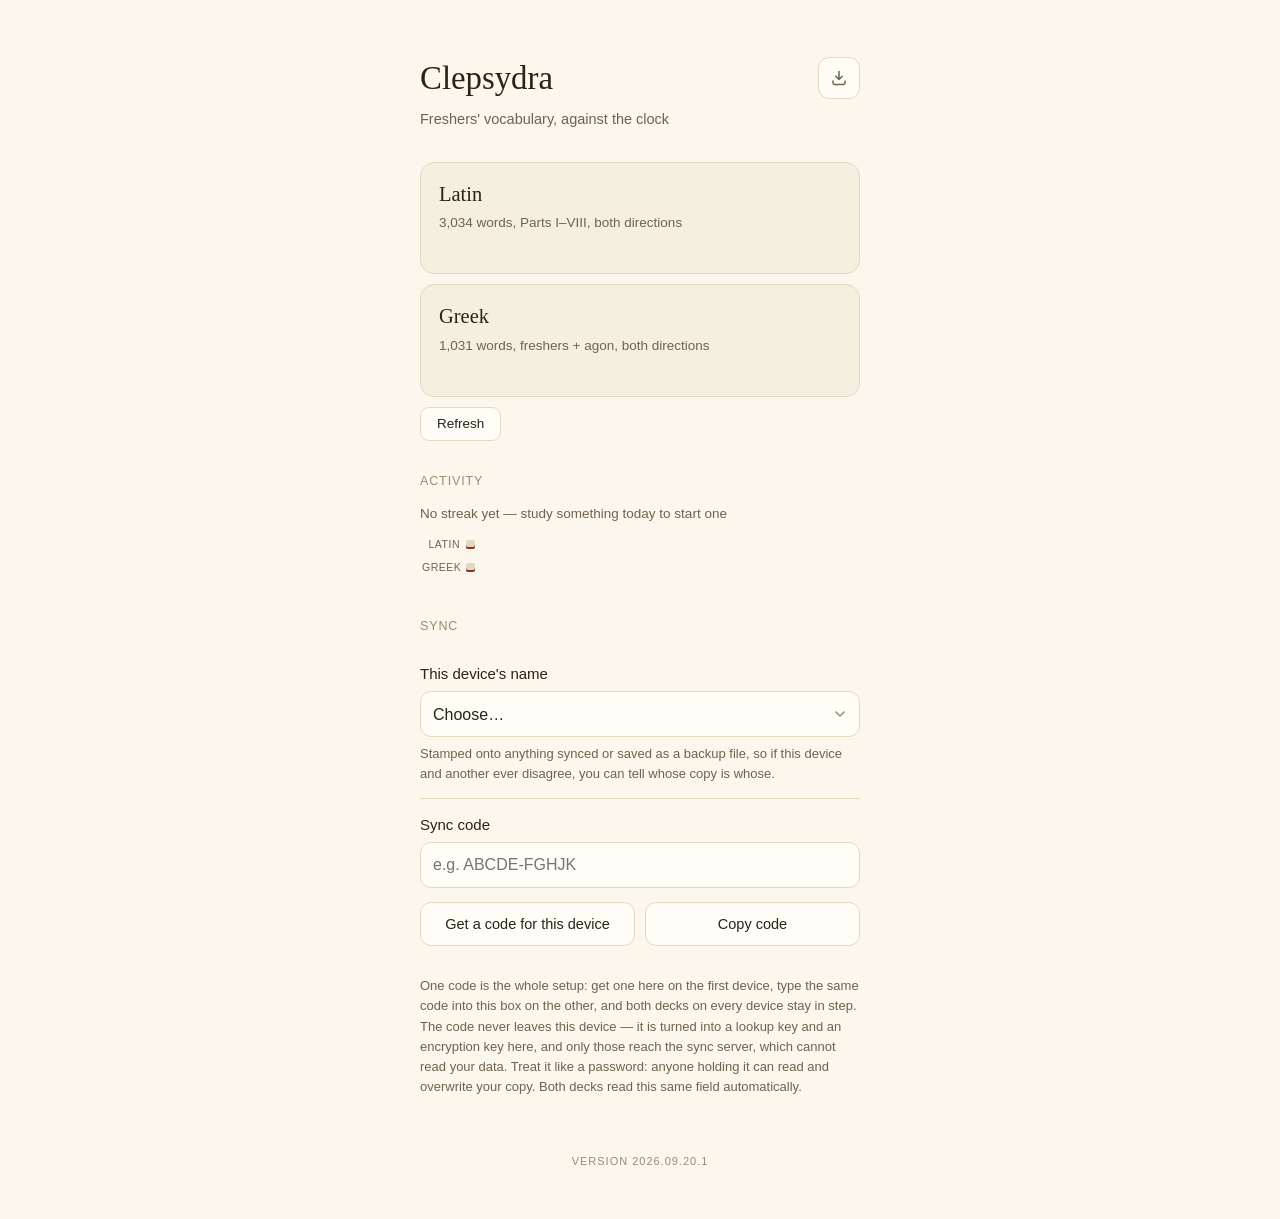
==== commit 616ad8f8: "Publish build 2026.09.20.1" ====
--- a/index.html
+++ b/index.html
@@ -12,7 +12,7 @@
 <link rel="apple-touch-icon" href="icon-180.png">
 <link rel="icon" href="icon-180.png">
 <title>Clepsydra</title>
-<link rel="stylesheet" href="palettes.css?v=2026.09.20.0">
+<link rel="stylesheet" href="palettes.css?v=2026.09.20.1">
 <!-- Phase 2 (PHASE2_PLAN.md §2.1): the deck list itself, read by the script
      below instead of a hand-written DECKS array. 'self' added to script-src
      above for this -- the old 'unsafe-inline'-only policy blocks a real
@@ -30,7 +30,7 @@
      the version text you see has only ever been the hardcoded fallback,
      manually kept in step. Neither is new; both were just never caught
      because nothing before this session read this page's own console. -->
-<script src="decks/registry.js?v=2026.09.20.0"></script>
+<script src="decks/registry.js?v=2026.09.20.1"></script>
 <!-- shared.js and palettes.css carry ?v=<BUILD> from 2026.08.20.3, and the
      number must be bumped with BUILD (sec95c pins that it matches).
      Why: these two are the only files both pages load by a fixed name, and a
@@ -42,7 +42,7 @@
      in-app browser the same day (transferSize:0 on shared.js, currentStreak
      defined, avgMsPerRating not). The query makes each build's pair a
      distinct URL, so the two can never be mismatched again. -->
-<script src="shared.js?v=2026.09.20.0"></script>
+<script src="shared.js?v=2026.09.20.1"></script>
 <script>
 // The launcher's own chrome is always Vellum (fixed, not switchable -- see the
 // :root comment below); only light/dark follows the system. Stamped on <html>
@@ -237,7 +237,7 @@
   </div>
 </div>
 
-<a class="verlink" id="verLink" href="deck.html?deck=latin#changelog">Version 2026.09.20.0</a>
+<a class="verlink" id="verLink" href="deck.html?deck=latin#changelog">Version 2026.09.20.1</a>
 
 <script>
 // ---------- shared sync settings: the ONE place the sync code and this device's
--- a/palettes.css
+++ b/palettes.css
@@ -560,23 +560,23 @@
    surfaces only. The rim is a box-shadow and costs nothing; backdrop-filter
    is paid per element per frame, and the old list put it on 27 kinds of
    small surface. */
-:is([data-palette="glass"],[data-palette="frost"],[data-palette="obsidian"]) :is(.rate,.revealBtn,.bar,.clepPanel,.dayDetail,.calGearPanel,.shortcutsCard,.toast),
+:is([data-palette="glass"],[data-palette="frost"],[data-palette="obsidian"]) :is(.rate,.revealBtn,.bar,.clepPanel,.dayDetail,.calGearPanel,.shortcutsCard,.toast,.lh-tc,.lh-side),
 :is([data-palette="glass"],[data-palette="frost"],[data-palette="obsidian"])[data-layout="landscape"] :is(#prompt,#answer,#drillPrompt){
   backdrop-filter:var(--glass-blur,none); -webkit-backdrop-filter:var(--glass-blur,none);
 }
 
 /* Titanium, Bronze, Enamel: one quiet rim on the raised surfaces. */
-:is([data-palette="titanium"],[data-palette="bronze"],[data-palette="enamel"]) :is(.rate,.revealBtn,.startBtn,.browseBtn,.dir,.stepper,.clepPanel,.chip){ box-shadow:var(--rim,none); }
-[data-palette="enamel"] :is(.rate,.revealBtn,.browseBtn,.dir,.stepper,.clepPanel,.chip.on){ border-width:1.5px; }
+:is([data-palette="titanium"],[data-palette="bronze"],[data-palette="enamel"]) :is(.rate,.revealBtn,.startBtn,.browseBtn,.dir,.stepper,.clepPanel,.chip,.lh-go,.lh-sec,.lh-tc,.lh-seg){ box-shadow:var(--rim,none); }
+[data-palette="enamel"] :is(.rate,.revealBtn,.browseBtn,.dir,.stepper,.clepPanel,.chip.on,.lh-sec,.lh-tc,.lh-seg){ border-width:1.5px; }
 
 /* Gilded: a gold line round every surface with a fine inner line, a gold
    Start, gold chips. 1.5px -- at 2px he found it "a little like a casino game".
    No veining: noticeable texture is what he dislikes. */
-[data-palette="marble"] :is(.rate,.revealBtn,.browseBtn,.dir,.stepper,.clepPanel,.dayDetail){
+[data-palette="marble"] :is(.rate,.revealBtn,.browseBtn,.dir,.stepper,.clepPanel,.dayDetail,.lh-tc,.lh-side,.lh-seg){
   border:1.5px solid var(--gold);
   box-shadow:inset 0 0 0 3px var(--panel),inset 0 0 0 4px color-mix(in srgb,var(--gold) 45%,transparent);
 }
-[data-palette="marble"] .startBtn:not(:disabled){ background:linear-gradient(180deg,var(--gold2),var(--gold)); color:#1b1406; border:1.5px solid var(--gold); }
+[data-palette="marble"] :is(.startBtn,.lh-go):not(:disabled){ background:linear-gradient(180deg,var(--gold2),var(--gold)); color:#1b1406; border:1.5px solid var(--gold); }
 [data-palette="marble"] .triBtn.lead{ background:linear-gradient(180deg,var(--gold2),var(--gold)); color:#1b1406; }
 [data-palette="marble"] .triBtn.lead .tbCount{ color:#1b1406; }
 [data-palette="marble"] .chip.on{ border:1.5px solid var(--gold); color:var(--coral); }
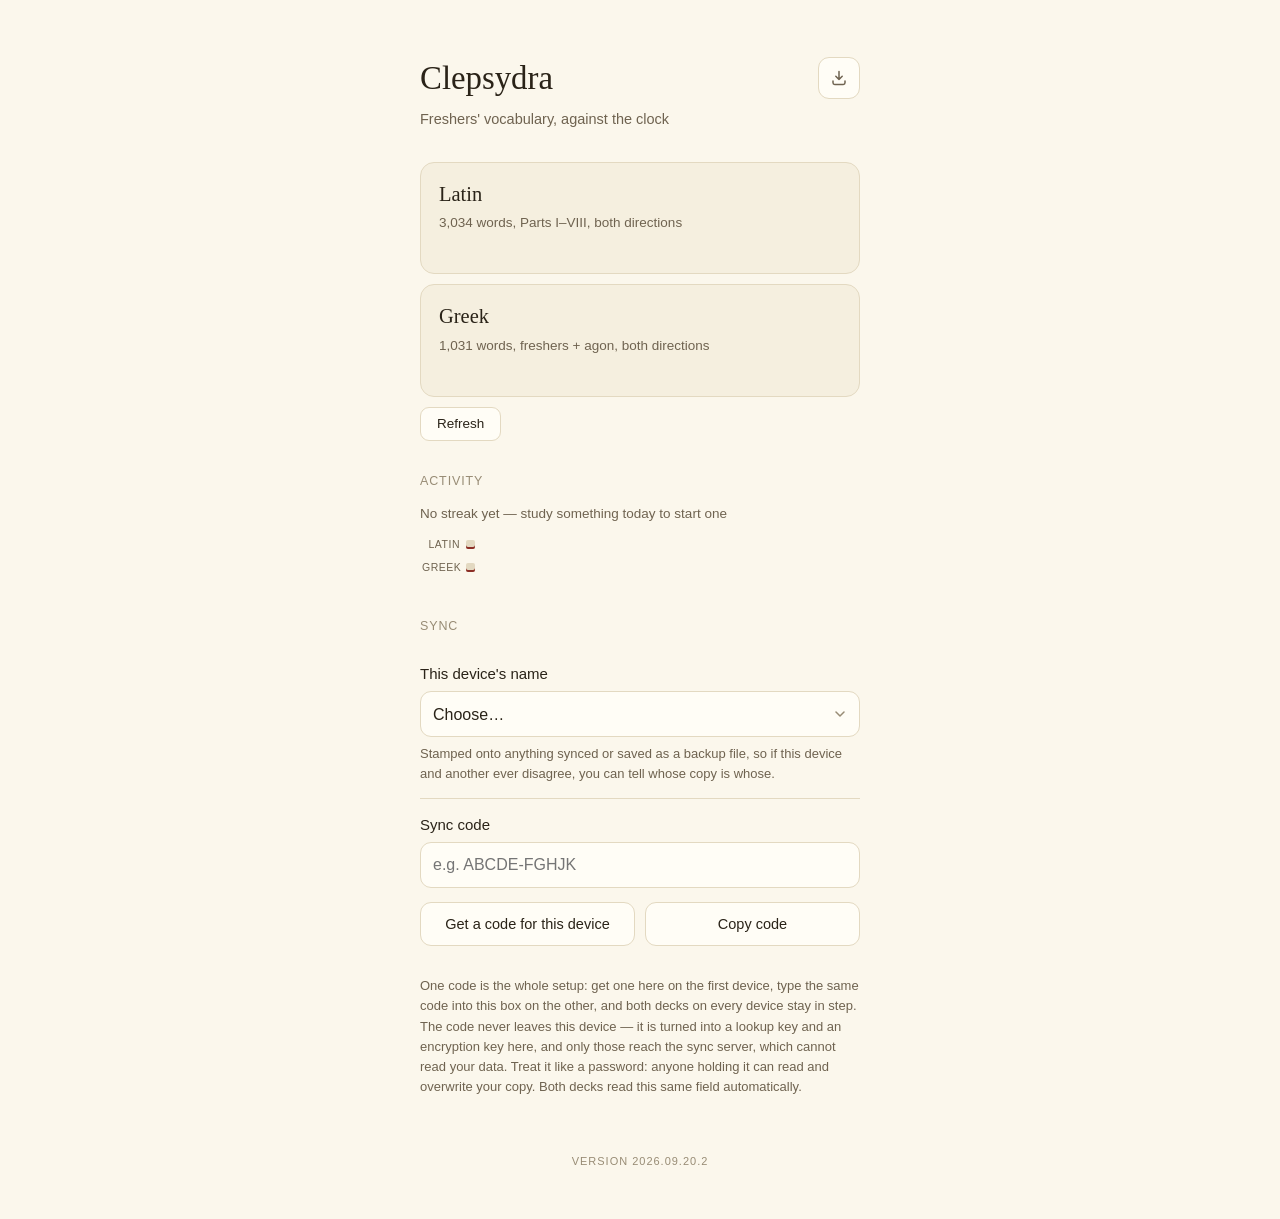
==== commit fcfeb91e: "Publish build 2026.09.20.2" ====
--- a/index.html
+++ b/index.html
@@ -12,7 +12,7 @@
 <link rel="apple-touch-icon" href="icon-180.png">
 <link rel="icon" href="icon-180.png">
 <title>Clepsydra</title>
-<link rel="stylesheet" href="palettes.css?v=2026.09.20.1">
+<link rel="stylesheet" href="palettes.css?v=2026.09.20.2">
 <!-- Phase 2 (PHASE2_PLAN.md §2.1): the deck list itself, read by the script
      below instead of a hand-written DECKS array. 'self' added to script-src
      above for this -- the old 'unsafe-inline'-only policy blocks a real
@@ -30,7 +30,7 @@
      the version text you see has only ever been the hardcoded fallback,
      manually kept in step. Neither is new; both were just never caught
      because nothing before this session read this page's own console. -->
-<script src="decks/registry.js?v=2026.09.20.1"></script>
+<script src="decks/registry.js?v=2026.09.20.2"></script>
 <!-- shared.js and palettes.css carry ?v=<BUILD> from 2026.08.20.3, and the
      number must be bumped with BUILD (sec95c pins that it matches).
      Why: these two are the only files both pages load by a fixed name, and a
@@ -42,7 +42,7 @@
      in-app browser the same day (transferSize:0 on shared.js, currentStreak
      defined, avgMsPerRating not). The query makes each build's pair a
      distinct URL, so the two can never be mismatched again. -->
-<script src="shared.js?v=2026.09.20.1"></script>
+<script src="shared.js?v=2026.09.20.2"></script>
 <script>
 // The launcher's own chrome is always Vellum (fixed, not switchable -- see the
 // :root comment below); only light/dark follows the system. Stamped on <html>
@@ -237,7 +237,7 @@
   </div>
 </div>
 
-<a class="verlink" id="verLink" href="deck.html?deck=latin#changelog">Version 2026.09.20.1</a>
+<a class="verlink" id="verLink" href="deck.html?deck=latin#changelog">Version 2026.09.20.2</a>
 
 <script>
 // ---------- shared sync settings: the ONE place the sync code and this device's
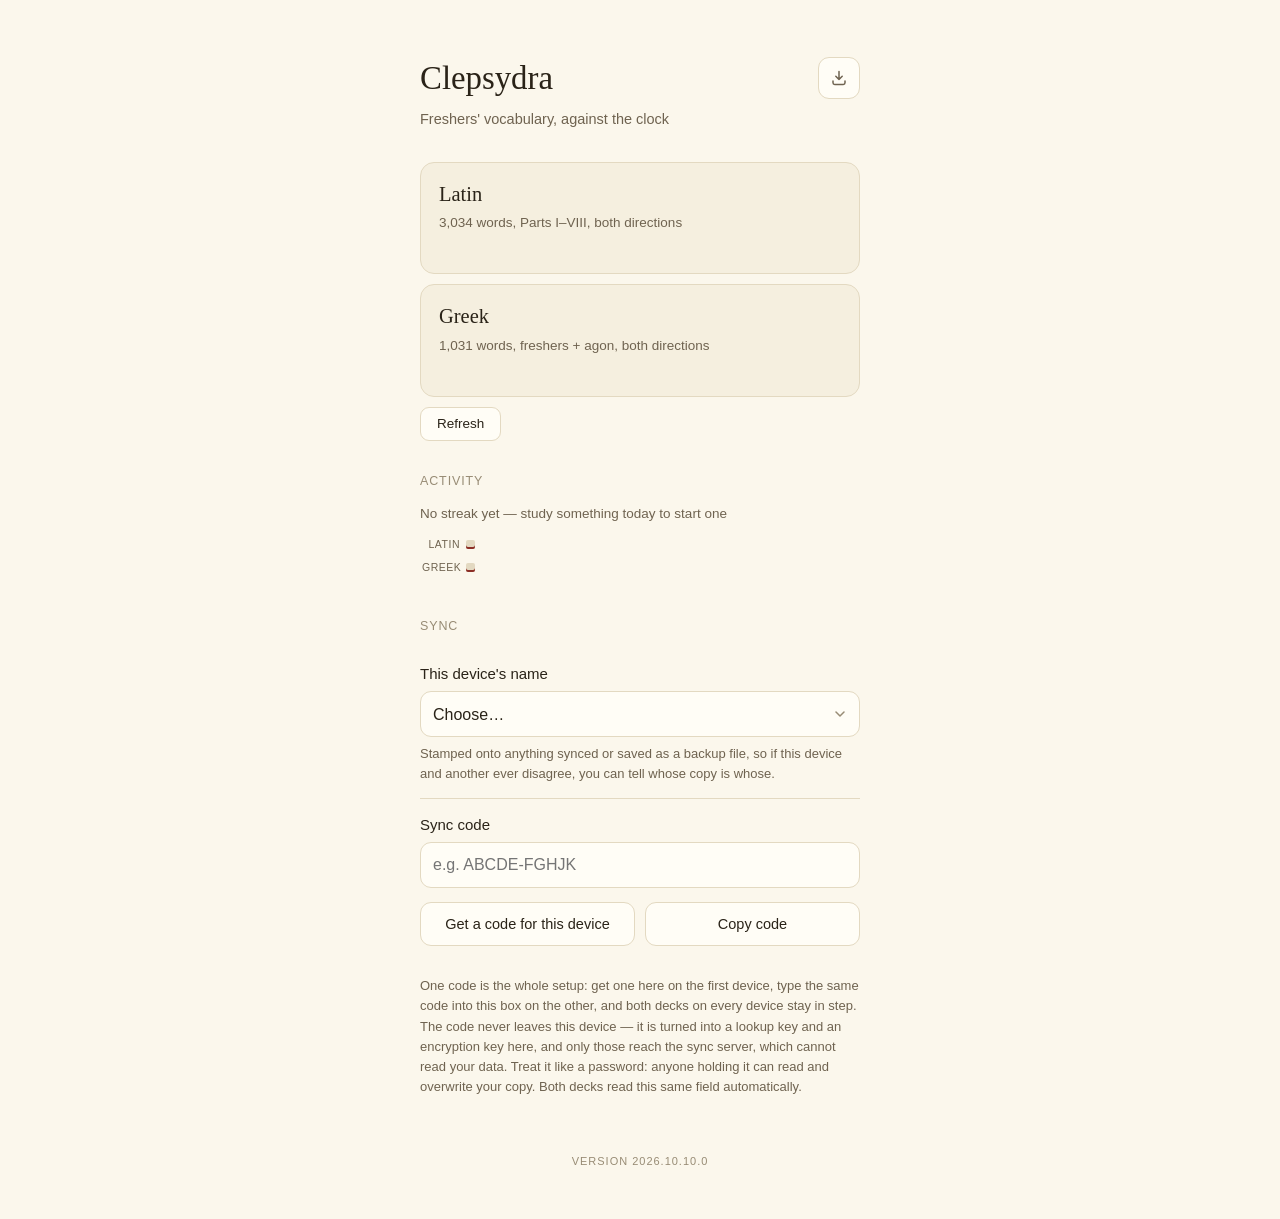
==== commit 9a964f7e: "Publish build 2026.10.10.0" ====
--- a/index.html
+++ b/index.html
@@ -12,7 +12,7 @@
 <link rel="apple-touch-icon" href="icon-180.png">
 <link rel="icon" href="icon-180.png">
 <title>Clepsydra</title>
-<link rel="stylesheet" href="palettes.css?v=2026.09.20.2">
+<link rel="stylesheet" href="palettes.css?v=2026.10.10.0">
 <!-- Phase 2 (PHASE2_PLAN.md §2.1): the deck list itself, read by the script
      below instead of a hand-written DECKS array. 'self' added to script-src
      above for this -- the old 'unsafe-inline'-only policy blocks a real
@@ -30,7 +30,7 @@
      the version text you see has only ever been the hardcoded fallback,
      manually kept in step. Neither is new; both were just never caught
      because nothing before this session read this page's own console. -->
-<script src="decks/registry.js?v=2026.09.20.2"></script>
+<script src="decks/registry.js?v=2026.10.10.0"></script>
 <!-- shared.js and palettes.css carry ?v=<BUILD> from 2026.08.20.3, and the
      number must be bumped with BUILD (sec95c pins that it matches).
      Why: these two are the only files both pages load by a fixed name, and a
@@ -42,7 +42,7 @@
      in-app browser the same day (transferSize:0 on shared.js, currentStreak
      defined, avgMsPerRating not). The query makes each build's pair a
      distinct URL, so the two can never be mismatched again. -->
-<script src="shared.js?v=2026.09.20.2"></script>
+<script src="shared.js?v=2026.10.10.0"></script>
 <script>
 // The launcher's own chrome is always Vellum (fixed, not switchable -- see the
 // :root comment below); only light/dark follows the system. Stamped on <html>
@@ -237,7 +237,7 @@
   </div>
 </div>
 
-<a class="verlink" id="verLink" href="deck.html?deck=latin#changelog">Version 2026.09.20.2</a>
+<a class="verlink" id="verLink" href="deck.html?deck=latin#changelog">Version 2026.10.10.0</a>
 
 <script>
 // ---------- shared sync settings: the ONE place the sync code and this device's
@@ -1146,6 +1146,23 @@
 }
 $('btnExportAll').addEventListener('click',exportAllBackups);
 checkSync(false);
+
+// The offline copy (2026.10.10.0): sw.js saves the whole app on the device so
+// it opens with no connection, including the tap from here into a deck.
+// Registered once the page has loaded, by a RELATIVE address: on the site the
+// app lives under /clepsydra/, and the worker's reach is then that folder
+// only. 'fill' asks it to check its copy against the site. iOS resumes a
+// suspended app without looking for a newer worker, hence update() on return.
+// Every failure is swallowed. The same block is in deck.html.
+(function registerOfflineCopy(){
+  try{
+    if(!('serviceWorker' in navigator)) return;
+    const sw=navigator.serviceWorker;
+    const go=()=>{ sw.register('sw.js').then(()=>sw.ready).then(reg=>{ if(reg.active) reg.active.postMessage('fill'); }).catch(()=>{}); };
+    if(document.readyState==='complete') go(); else window.addEventListener('load',go);
+    document.addEventListener('visibilitychange',()=>{ if(!document.hidden) sw.getRegistration().then(reg=>reg&&reg.update()).catch(()=>{}); });
+  }catch(e){}
+})();
 </script>
 </body>
 </html>
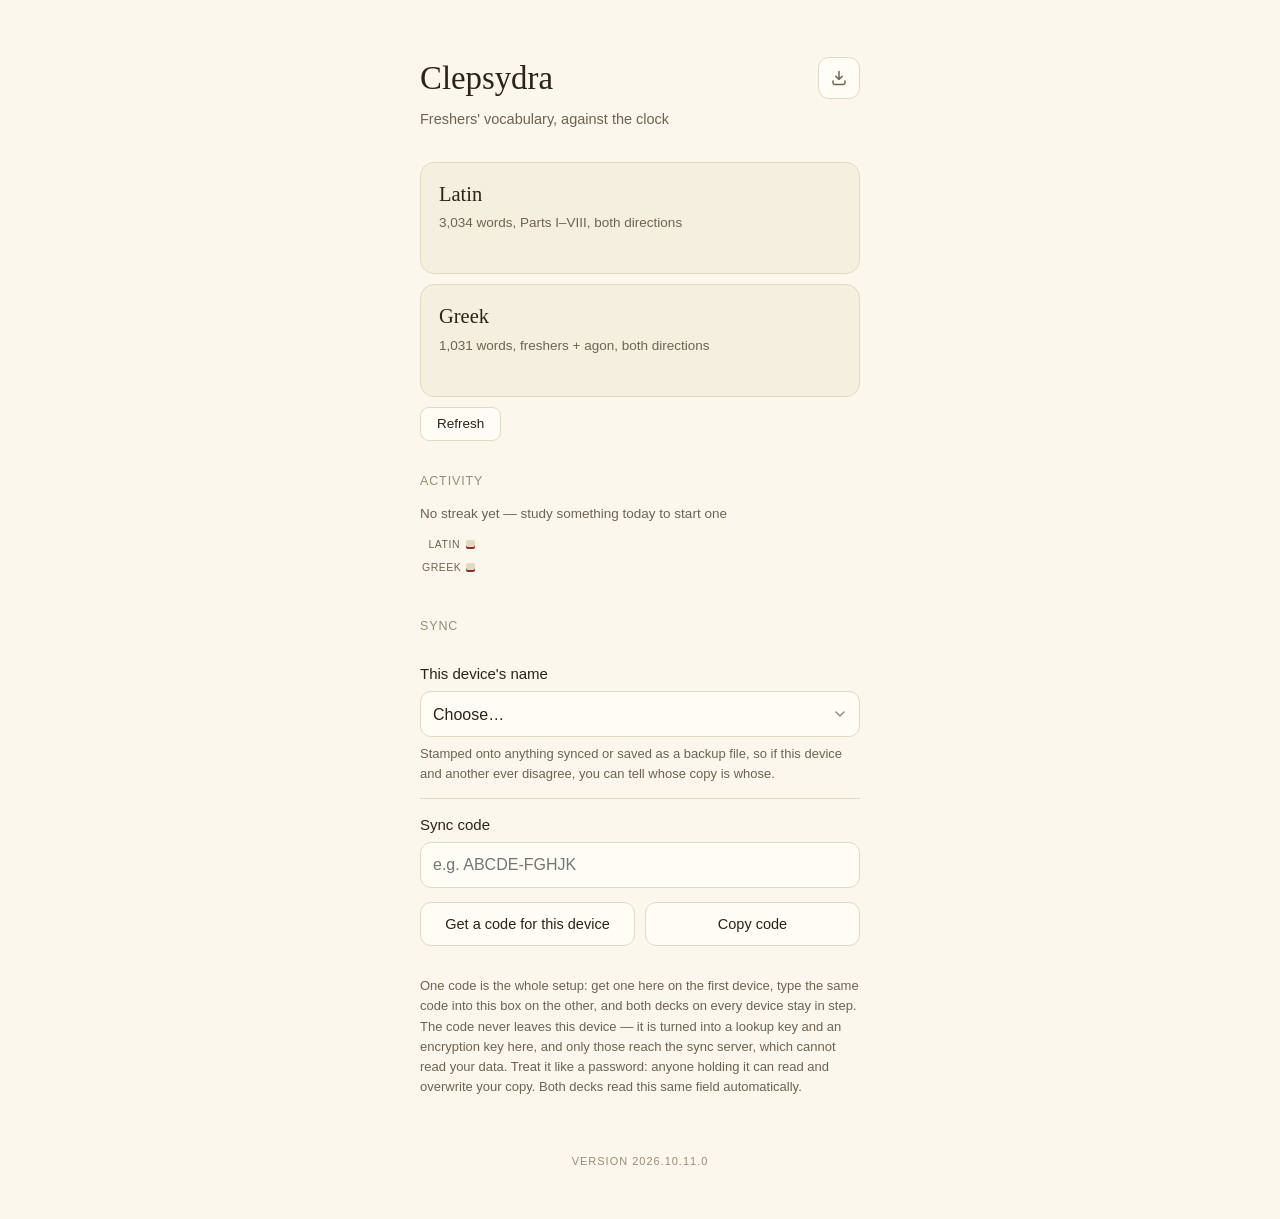
==== commit 412e4163: "Publish build 2026.10.11.0" ====
--- a/index.html
+++ b/index.html
@@ -12,7 +12,7 @@
 <link rel="apple-touch-icon" href="icon-180.png">
 <link rel="icon" href="icon-180.png">
 <title>Clepsydra</title>
-<link rel="stylesheet" href="palettes.css?v=2026.10.10.0">
+<link rel="stylesheet" href="palettes.css?v=2026.10.11.0">
 <!-- Phase 2 (PHASE2_PLAN.md §2.1): the deck list itself, read by the script
      below instead of a hand-written DECKS array. 'self' added to script-src
      above for this -- the old 'unsafe-inline'-only policy blocks a real
@@ -30,7 +30,7 @@
      the version text you see has only ever been the hardcoded fallback,
      manually kept in step. Neither is new; both were just never caught
      because nothing before this session read this page's own console. -->
-<script src="decks/registry.js?v=2026.10.10.0"></script>
+<script src="decks/registry.js?v=2026.10.11.0"></script>
 <!-- shared.js and palettes.css carry ?v=<BUILD> from 2026.08.20.3, and the
      number must be bumped with BUILD (sec95c pins that it matches).
      Why: these two are the only files both pages load by a fixed name, and a
@@ -42,7 +42,7 @@
      in-app browser the same day (transferSize:0 on shared.js, currentStreak
      defined, avgMsPerRating not). The query makes each build's pair a
      distinct URL, so the two can never be mismatched again. -->
-<script src="shared.js?v=2026.10.10.0"></script>
+<script src="shared.js?v=2026.10.11.0"></script>
 <script>
 // The launcher's own chrome is always Vellum (fixed, not switchable -- see the
 // :root comment below); only light/dark follows the system. Stamped on <html>
@@ -237,7 +237,7 @@
   </div>
 </div>
 
-<a class="verlink" id="verLink" href="deck.html?deck=latin#changelog">Version 2026.10.10.0</a>
+<a class="verlink" id="verLink" href="deck.html?deck=latin#changelog">Version 2026.10.11.0</a>
 
 <script>
 // ---------- shared sync settings: the ONE place the sync code and this device's
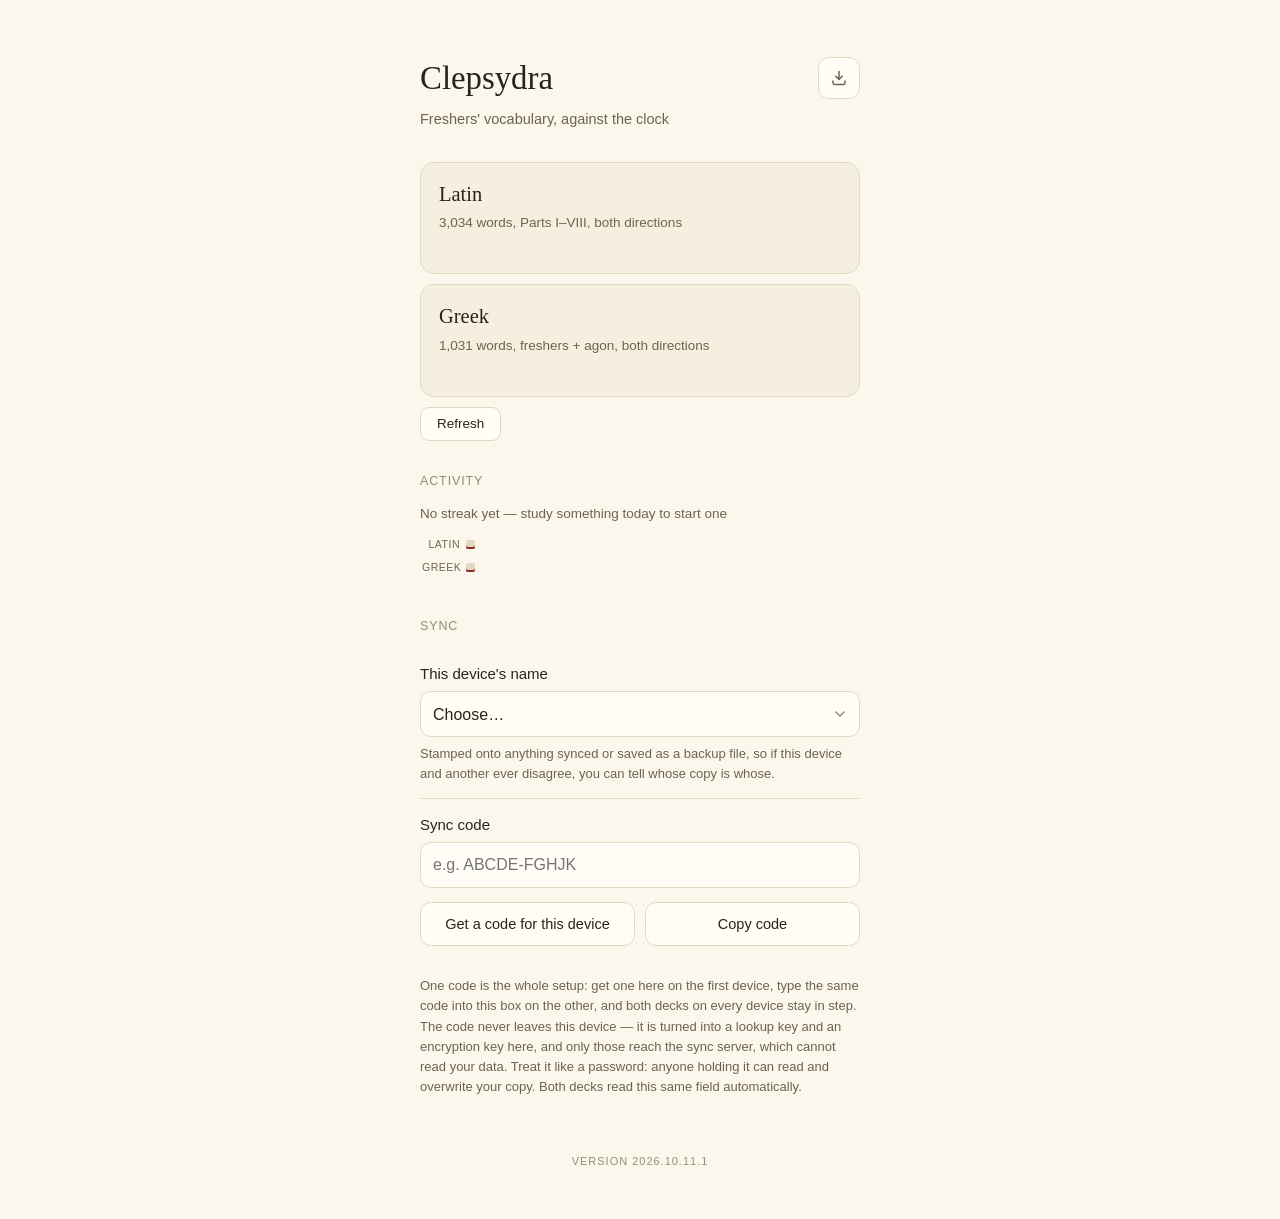
==== commit e5077f22: "Publish build 2026.10.11.1" ====
--- a/index.html
+++ b/index.html
@@ -12,7 +12,7 @@
 <link rel="apple-touch-icon" href="icon-180.png">
 <link rel="icon" href="icon-180.png">
 <title>Clepsydra</title>
-<link rel="stylesheet" href="palettes.css?v=2026.10.11.0">
+<link rel="stylesheet" href="palettes.css?v=2026.10.11.1">
 <!-- Phase 2 (PHASE2_PLAN.md §2.1): the deck list itself, read by the script
      below instead of a hand-written DECKS array. 'self' added to script-src
      above for this -- the old 'unsafe-inline'-only policy blocks a real
@@ -30,7 +30,7 @@
      the version text you see has only ever been the hardcoded fallback,
      manually kept in step. Neither is new; both were just never caught
      because nothing before this session read this page's own console. -->
-<script src="decks/registry.js?v=2026.10.11.0"></script>
+<script src="decks/registry.js?v=2026.10.11.1"></script>
 <!-- shared.js and palettes.css carry ?v=<BUILD> from 2026.08.20.3, and the
      number must be bumped with BUILD (sec95c pins that it matches).
      Why: these two are the only files both pages load by a fixed name, and a
@@ -42,7 +42,7 @@
      in-app browser the same day (transferSize:0 on shared.js, currentStreak
      defined, avgMsPerRating not). The query makes each build's pair a
      distinct URL, so the two can never be mismatched again. -->
-<script src="shared.js?v=2026.10.11.0"></script>
+<script src="shared.js?v=2026.10.11.1"></script>
 <script>
 // The launcher's own chrome is always Vellum (fixed, not switchable -- see the
 // :root comment below); only light/dark follows the system. Stamped on <html>
@@ -237,7 +237,7 @@
   </div>
 </div>
 
-<a class="verlink" id="verLink" href="deck.html?deck=latin#changelog">Version 2026.10.11.0</a>
+<a class="verlink" id="verLink" href="deck.html?deck=latin#changelog">Version 2026.10.11.1</a>
 
 <script>
 // ---------- shared sync settings: the ONE place the sync code and this device's
--- a/palettes.css
+++ b/palettes.css
@@ -485,8 +485,18 @@
   --glass-shadow:inset 0 1px 0 rgba(255,255,255,.7),inset 0 0 0 1px rgba(255,255,255,.3),0 3px 14px rgba(20,40,60,.10);
   --flag1:#ff001e; --flag2:#cc7500; --flag3:#00a12a; --flag4:#0077fe; --flag5:#ff0699; --flag6:#009b9c; --flag7:#a200fe;
 }
+/* Frost dark's two greys are brighter than the recipe gives (2026.10.11.1).
+   This is the one palette whose surfaces are translucent WHITE over a mid
+   grey-blue page, so a panel sits LIGHTER than the page behind it, while the
+   greys were solved against the page. Measured on the raised tier: secondary
+   text read 3.40 and the faintest labels 1.79 -- the weakest pair in the
+   roster. At --muted:#e2eaf1 / --faint:#9ca5af they read 4.57 and 2.37, with
+   the surfaces untouched (his call: brighten the text, keep the look).
+   #9ca5af is exactly what gen_palettes.py's derive() gives from the new
+   muted, and the tool's own table carries the new muted, so a re-run of it
+   reproduces this block rather than undoing it. */
 [data-palette="frost"][data-theme="dark"]{
-  --bg:#3b4654; --panel:rgba(255,255,255,.09); --ink:#f1f5f8; --muted:#c0ccd6; --faint:#88949f; --line:#566373; --coral:#9bdcf5; --accent-soft:#5c7181; --raise:rgba(255,255,255,.19);
+  --bg:#3b4654; --panel:rgba(255,255,255,.09); --ink:#f1f5f8; --muted:#e2eaf1; --faint:#9ca5af; --line:#566373; --coral:#9bdcf5; --accent-soft:#5c7181; --raise:rgba(255,255,255,.19);
   --again:#ffe3ee; --again-bg:#706672; --again-br:#947581; --good:#c9fff2; --good-bg:#5c7377; --good-br:#6c8f8a; --easy:#f9eeff; --easy-bg:#666c83; --easy-br:#7f81a2;
   --amber:#f3d48d; --warn-bg:#6e706c; --warn-br:#8f8974; --warn-ink:#fff8b0; --bad-bg:#706672; --bad-br:#947581; --bad-ink:#ffe5ee; --toast:#4d5763;
   --texture:radial-gradient(60% 45% at 10% -5%,rgba(190,225,245,.20),transparent 60%),radial-gradient(50% 40% at 100% 100%,rgba(150,190,230,.16),transparent 65%);
@@ -571,10 +581,21 @@
 
 /* Gilded: a gold line round every surface with a fine inner line, a gold
    Start, gold chips. 1.5px -- at 2px he found it "a little like a casino game".
-   No veining: noticeable texture is what he dislikes. */
+   No veining: noticeable texture is what he dislikes.
+
+   The gap between the two lines is an OUTLINE held 4.5px inside the border
+   box, not an inset shadow filled with --panel (2026.10.11.1). The old pair
+   painted the gap in the panel colour, which is invisible on a panel-coloured
+   surface and a pale cream stripe on the four grade buttons, which carry
+   their own tint (--again-bg and friends): a picture-frame mat inside a pink
+   button, 1.27:1 against it. An outline is drawn over the element's own
+   background, so the gap is now whatever that surface already is, and the two
+   gold lines are unchanged. Offset -4.5px = the 1.5px border plus the 3px the
+   inset shadow used to span, so the hairline lands where it always did. */
 [data-palette="marble"] :is(.rate,.revealBtn,.browseBtn,.dir,.stepper,.clepPanel,.dayDetail,.lh-tc,.lh-side,.lh-seg){
   border:1.5px solid var(--gold);
-  box-shadow:inset 0 0 0 3px var(--panel),inset 0 0 0 4px color-mix(in srgb,var(--gold) 45%,transparent);
+  outline:1px solid color-mix(in srgb,var(--gold) 45%,transparent);
+  outline-offset:-4.5px;
 }
 [data-palette="marble"] :is(.startBtn,.lh-go):not(:disabled){ background:linear-gradient(180deg,var(--gold2),var(--gold)); color:#1b1406; border:1.5px solid var(--gold); }
 [data-palette="marble"] .triBtn.lead{ background:linear-gradient(180deg,var(--gold2),var(--gold)); color:#1b1406; }
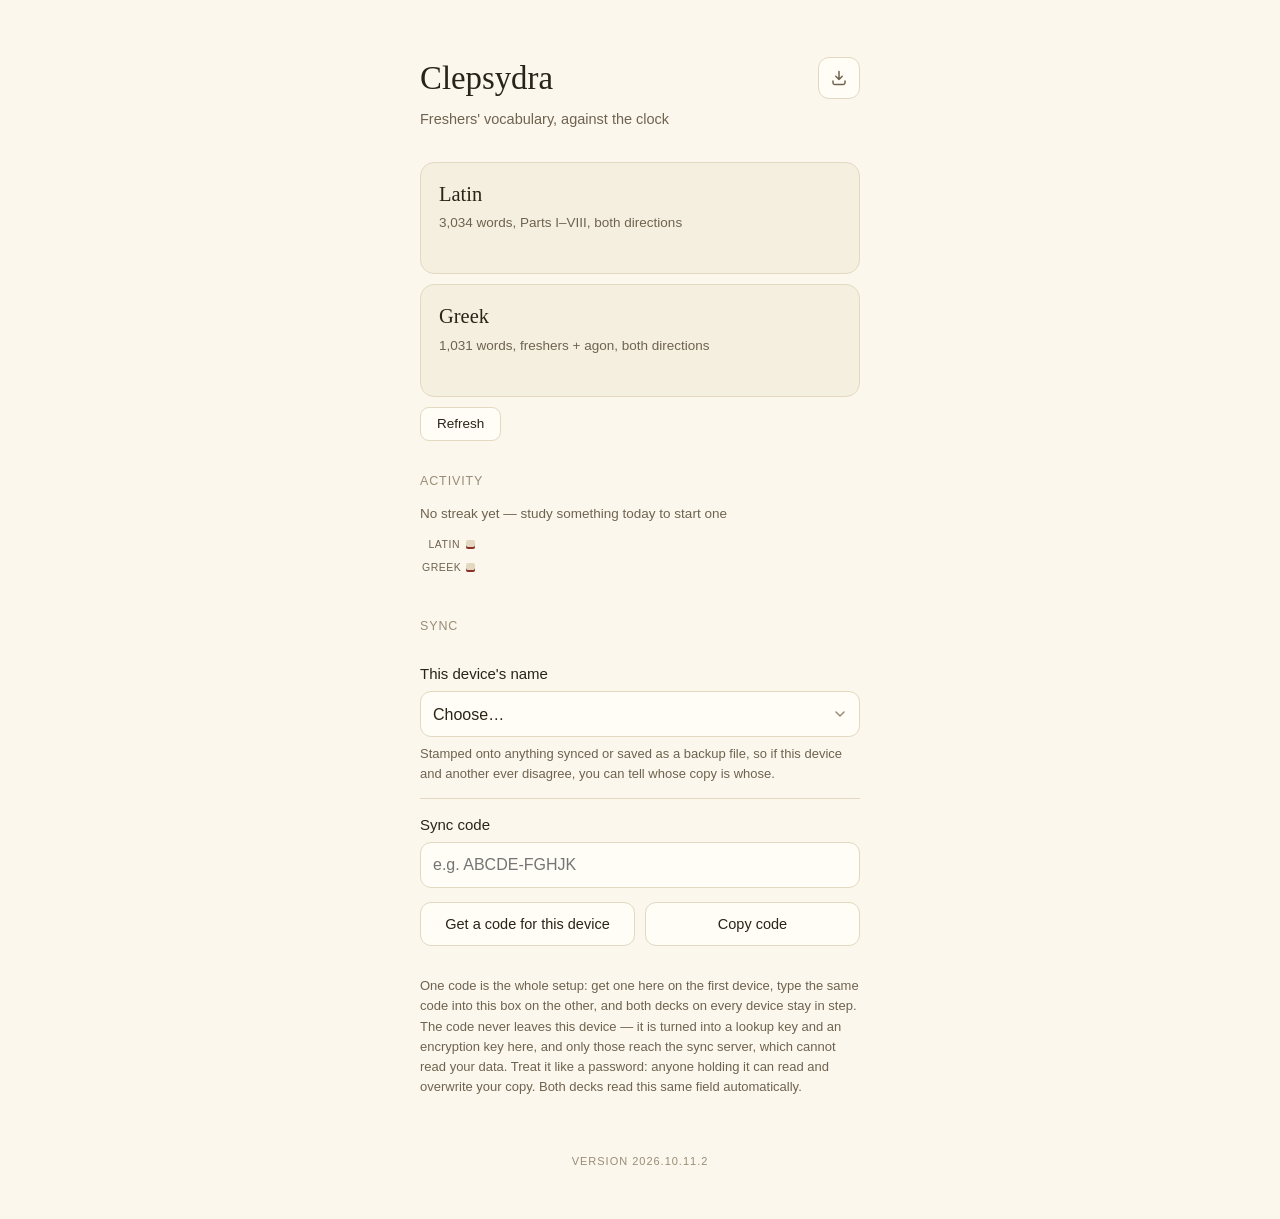
==== commit 062e03d8: "Publish build 2026.10.11.2" ====
--- a/index.html
+++ b/index.html
@@ -12,7 +12,7 @@
 <link rel="apple-touch-icon" href="icon-180.png">
 <link rel="icon" href="icon-180.png">
 <title>Clepsydra</title>
-<link rel="stylesheet" href="palettes.css?v=2026.10.11.1">
+<link rel="stylesheet" href="palettes.css?v=2026.10.11.2">
 <!-- Phase 2 (PHASE2_PLAN.md §2.1): the deck list itself, read by the script
      below instead of a hand-written DECKS array. 'self' added to script-src
      above for this -- the old 'unsafe-inline'-only policy blocks a real
@@ -30,7 +30,7 @@
      the version text you see has only ever been the hardcoded fallback,
      manually kept in step. Neither is new; both were just never caught
      because nothing before this session read this page's own console. -->
-<script src="decks/registry.js?v=2026.10.11.1"></script>
+<script src="decks/registry.js?v=2026.10.11.2"></script>
 <!-- shared.js and palettes.css carry ?v=<BUILD> from 2026.08.20.3, and the
      number must be bumped with BUILD (sec95c pins that it matches).
      Why: these two are the only files both pages load by a fixed name, and a
@@ -42,7 +42,7 @@
      in-app browser the same day (transferSize:0 on shared.js, currentStreak
      defined, avgMsPerRating not). The query makes each build's pair a
      distinct URL, so the two can never be mismatched again. -->
-<script src="shared.js?v=2026.10.11.1"></script>
+<script src="shared.js?v=2026.10.11.2"></script>
 <script>
 // The launcher's own chrome is always Vellum (fixed, not switchable -- see the
 // :root comment below); only light/dark follows the system. Stamped on <html>
@@ -237,7 +237,7 @@
   </div>
 </div>
 
-<a class="verlink" id="verLink" href="deck.html?deck=latin#changelog">Version 2026.10.11.1</a>
+<a class="verlink" id="verLink" href="deck.html?deck=latin#changelog">Version 2026.10.11.2</a>
 
 <script>
 // ---------- shared sync settings: the ONE place the sync code and this device's
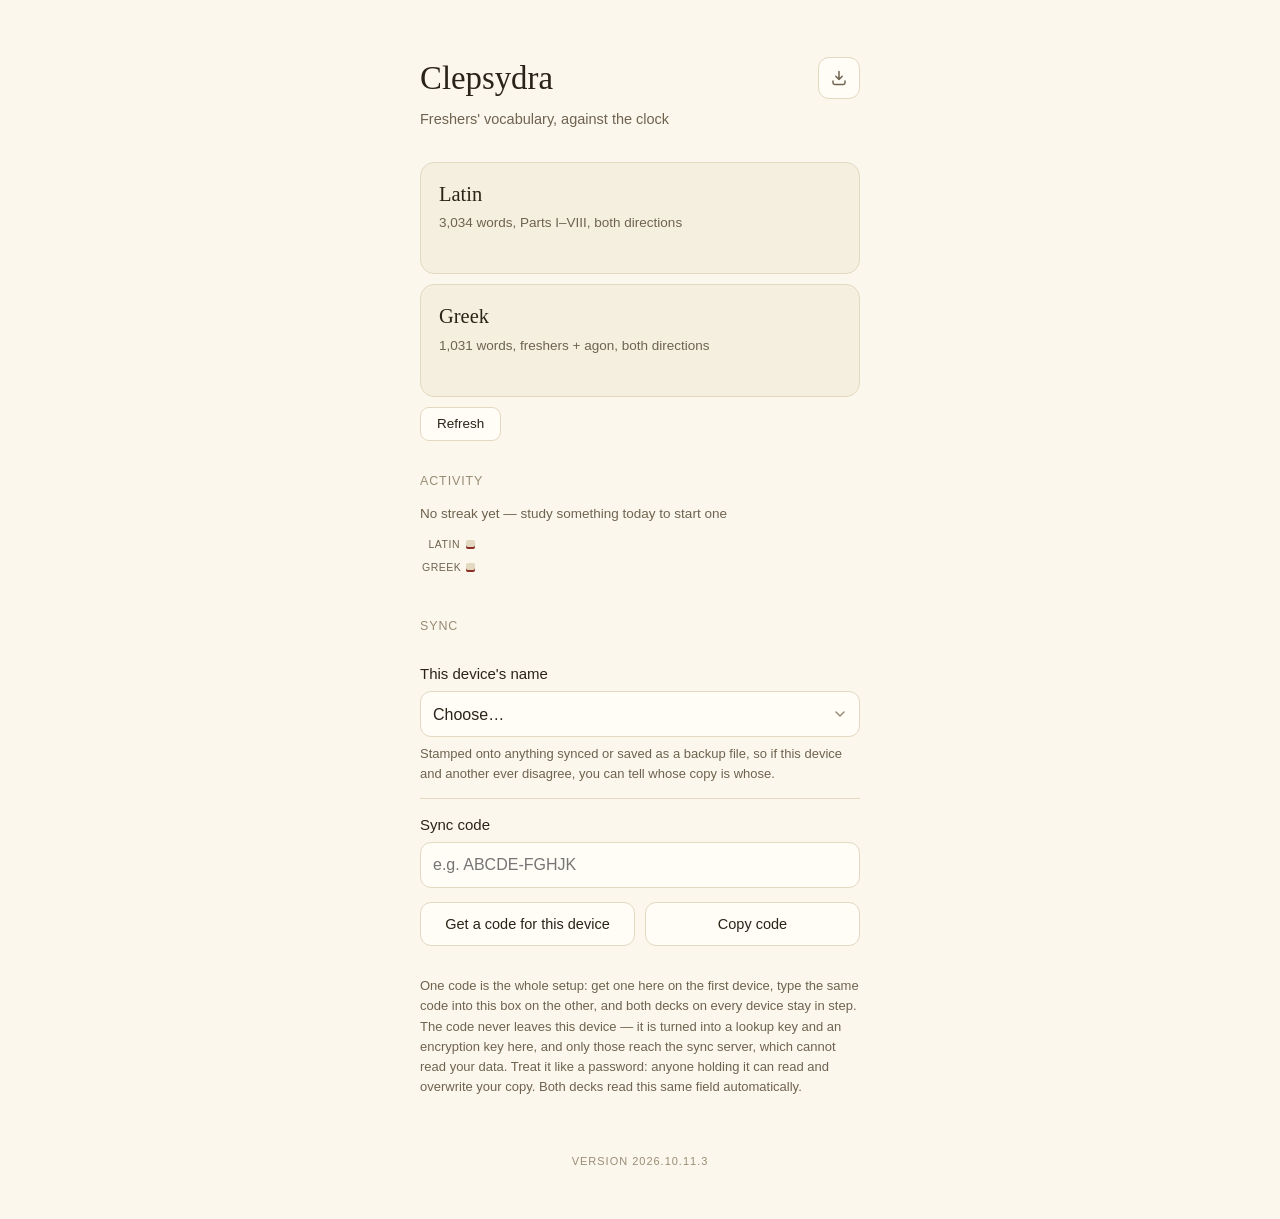
==== commit 1b64d3dc: "Publish build 2026.10.11.3" ====
--- a/index.html
+++ b/index.html
@@ -12,7 +12,7 @@
 <link rel="apple-touch-icon" href="icon-180.png">
 <link rel="icon" href="icon-180.png">
 <title>Clepsydra</title>
-<link rel="stylesheet" href="palettes.css?v=2026.10.11.2">
+<link rel="stylesheet" href="palettes.css?v=2026.10.11.3">
 <!-- Phase 2 (PHASE2_PLAN.md §2.1): the deck list itself, read by the script
      below instead of a hand-written DECKS array. 'self' added to script-src
      above for this -- the old 'unsafe-inline'-only policy blocks a real
@@ -30,7 +30,7 @@
      the version text you see has only ever been the hardcoded fallback,
      manually kept in step. Neither is new; both were just never caught
      because nothing before this session read this page's own console. -->
-<script src="decks/registry.js?v=2026.10.11.2"></script>
+<script src="decks/registry.js?v=2026.10.11.3"></script>
 <!-- shared.js and palettes.css carry ?v=<BUILD> from 2026.08.20.3, and the
      number must be bumped with BUILD (sec95c pins that it matches).
      Why: these two are the only files both pages load by a fixed name, and a
@@ -42,7 +42,7 @@
      in-app browser the same day (transferSize:0 on shared.js, currentStreak
      defined, avgMsPerRating not). The query makes each build's pair a
      distinct URL, so the two can never be mismatched again. -->
-<script src="shared.js?v=2026.10.11.2"></script>
+<script src="shared.js?v=2026.10.11.3"></script>
 <script>
 // The launcher's own chrome is always Vellum (fixed, not switchable -- see the
 // :root comment below); only light/dark follows the system. Stamped on <html>
@@ -237,7 +237,7 @@
   </div>
 </div>
 
-<a class="verlink" id="verLink" href="deck.html?deck=latin#changelog">Version 2026.10.11.2</a>
+<a class="verlink" id="verLink" href="deck.html?deck=latin#changelog">Version 2026.10.11.3</a>
 
 <script>
 // ---------- shared sync settings: the ONE place the sync code and this device's
